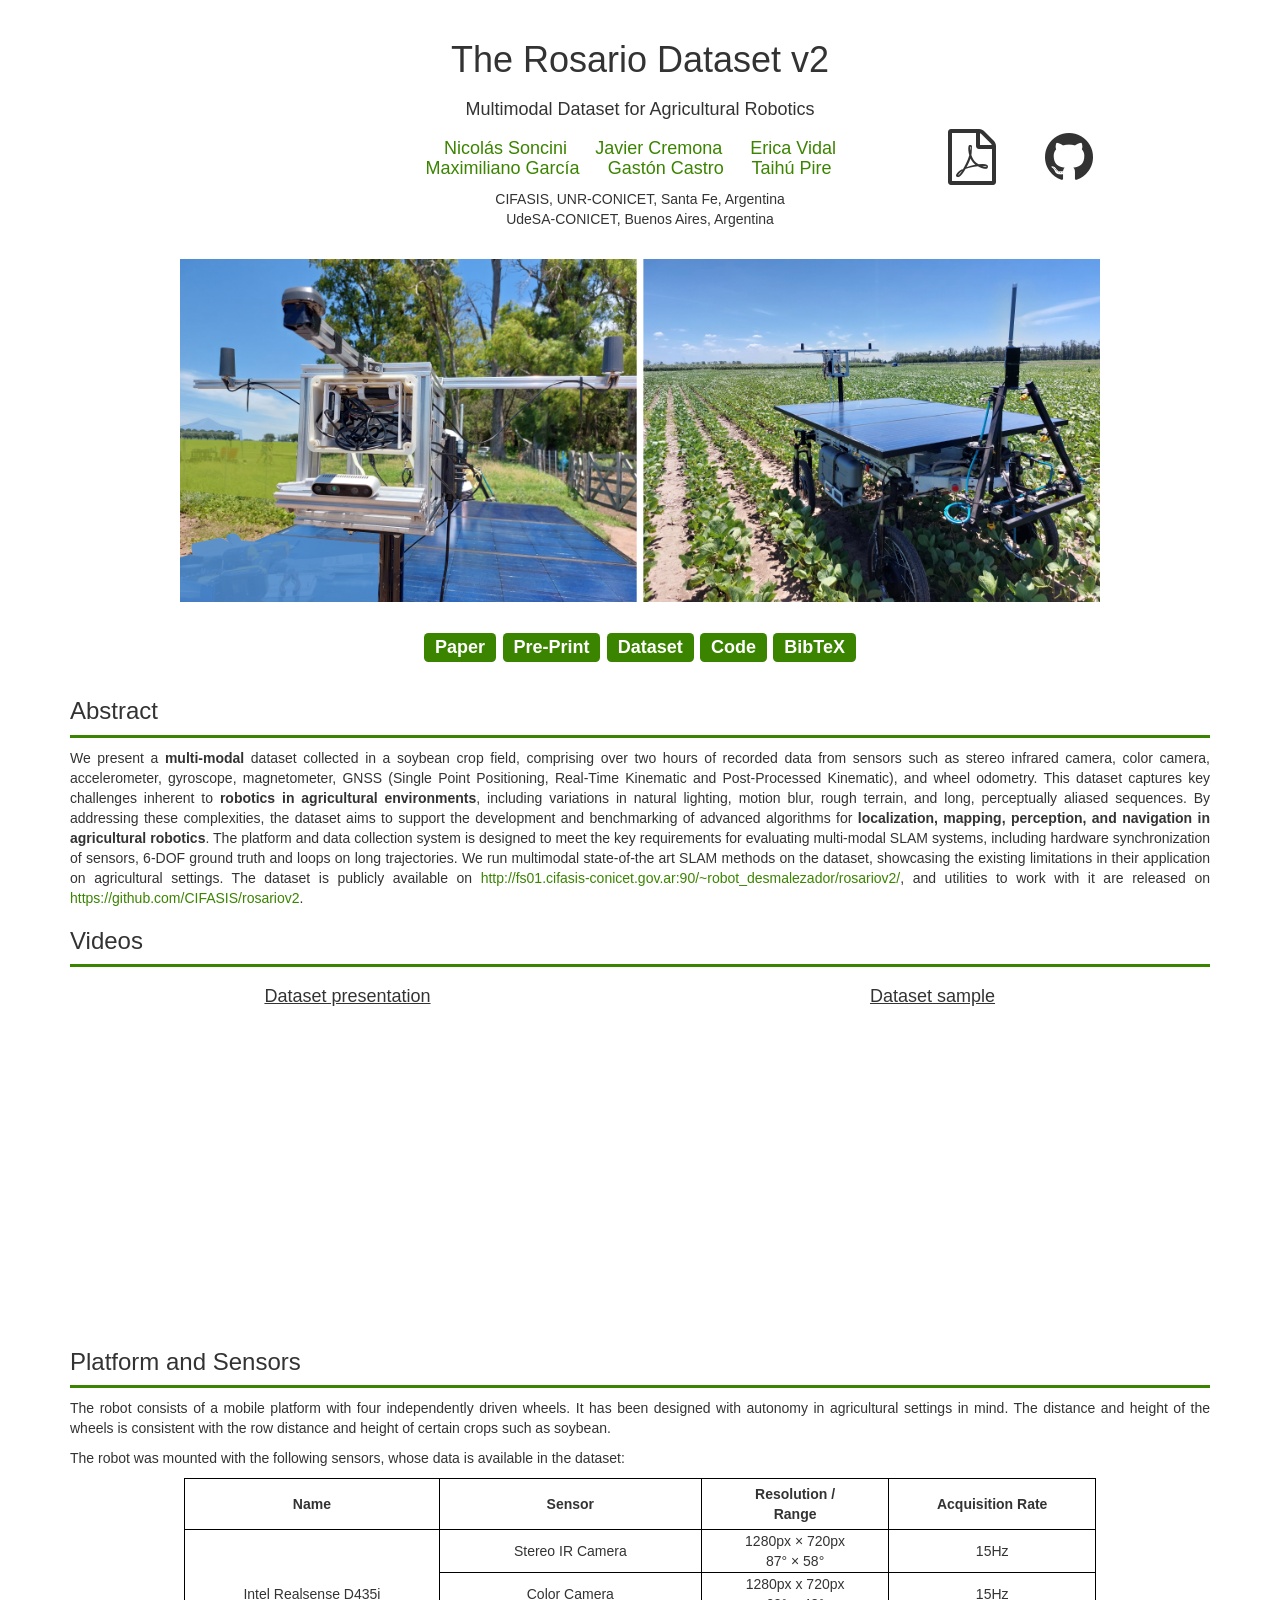
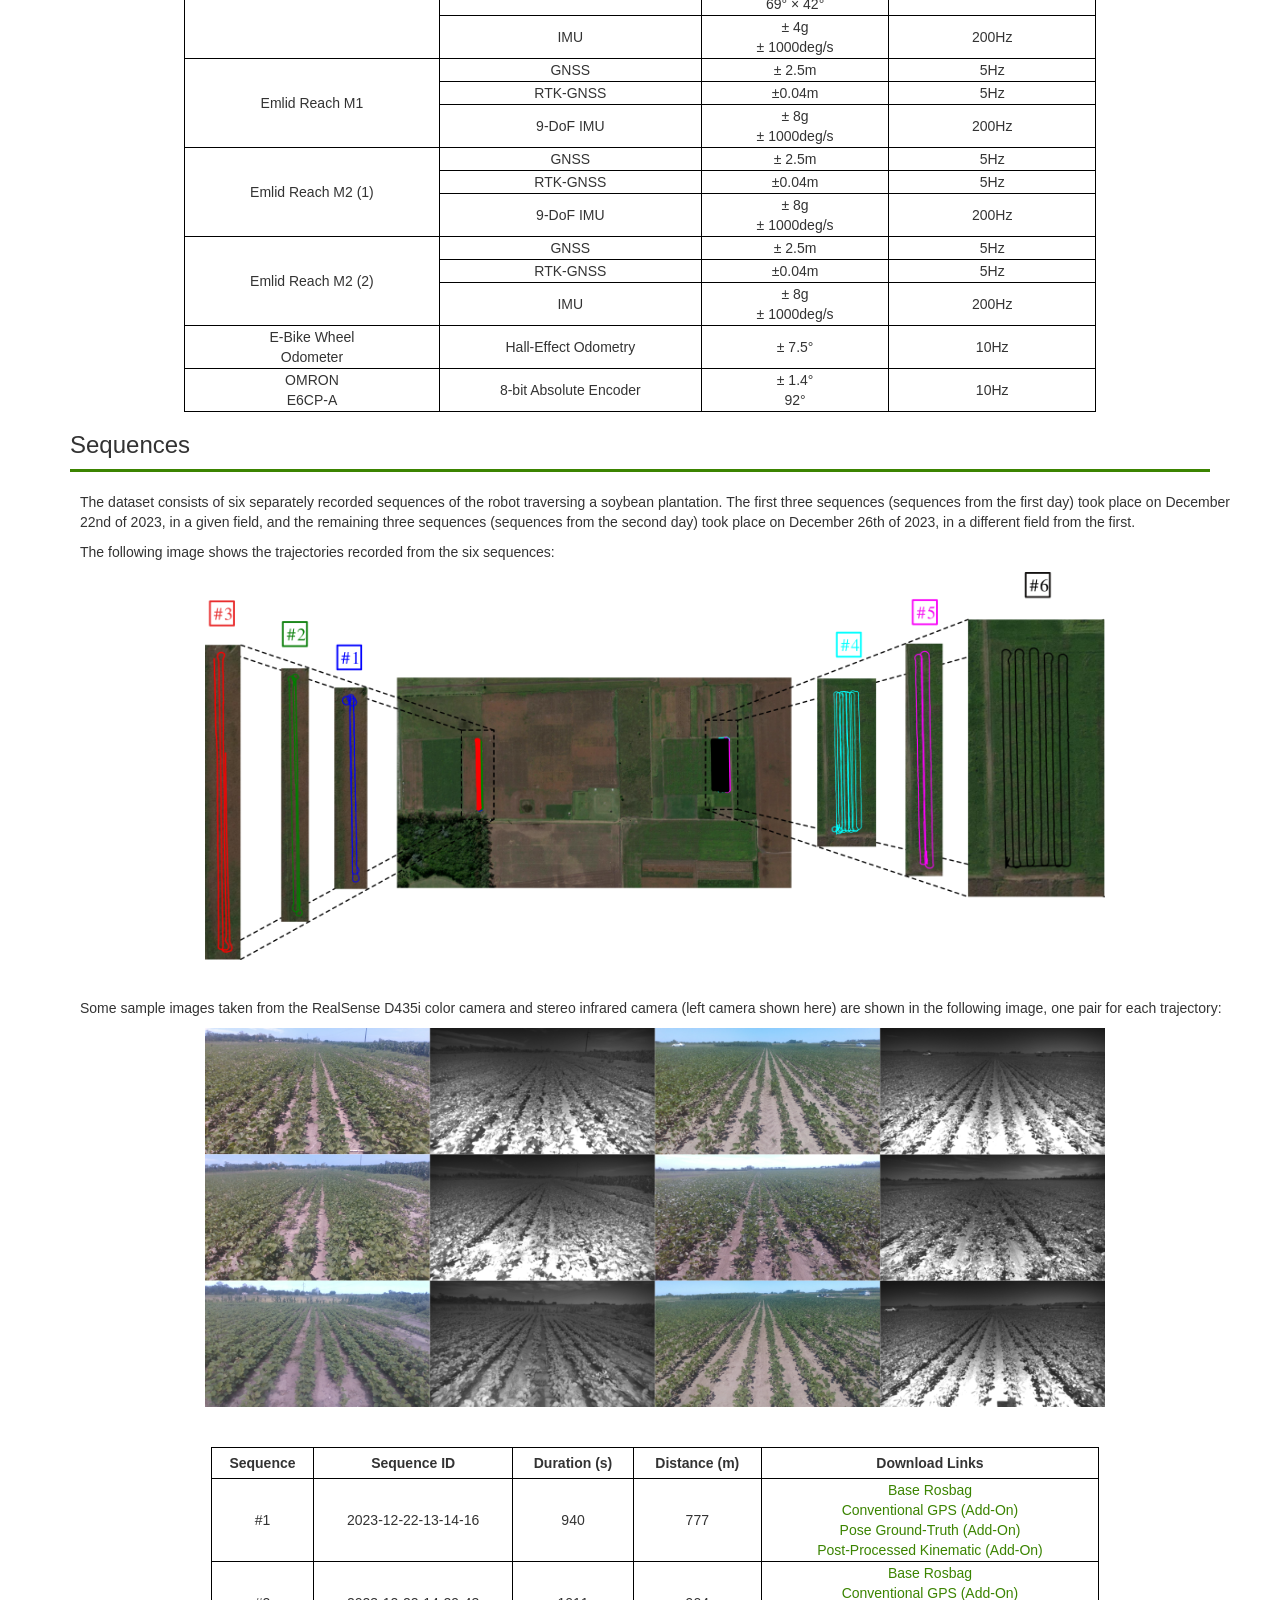
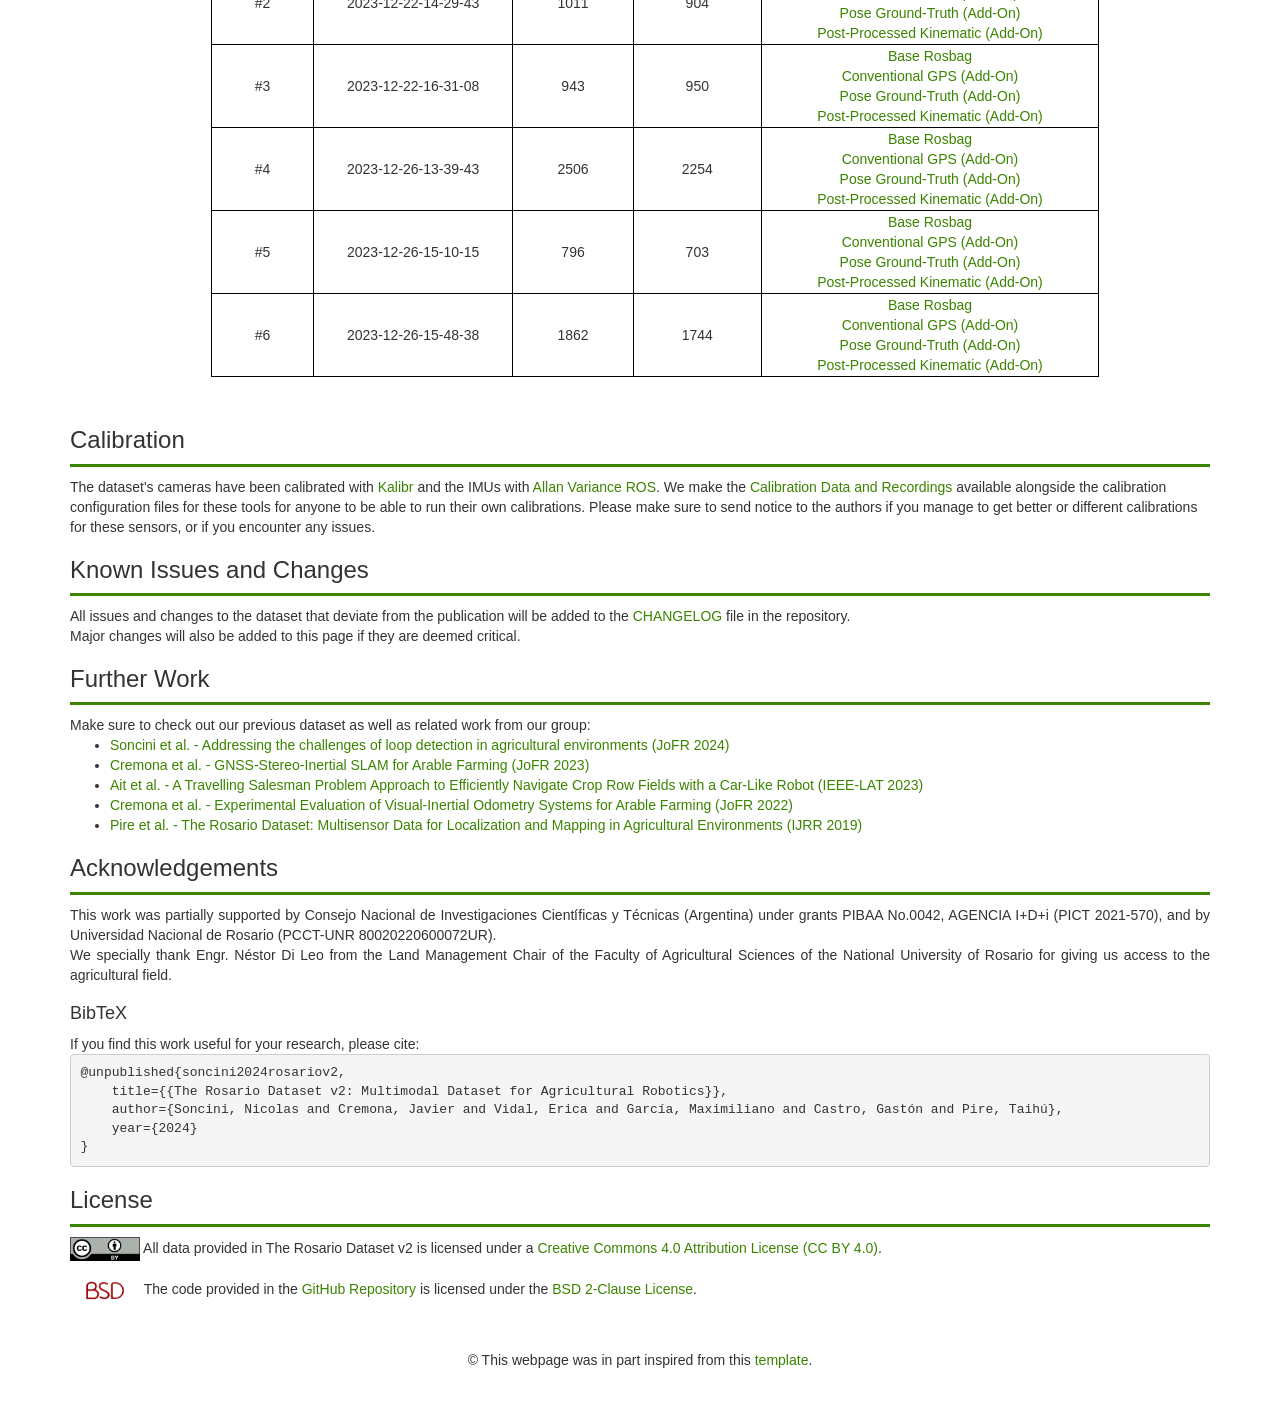
==== www/index.html @ 3dc46ffe "Modify YouTube presentation video embed" ====
<!DOCTYPE html>
<html lang="en">
<head>
  <title>The Rosario Dataset v2</title>
  <meta name="description" content="Project page for The Rosario Dataset v2: Multimodal Dataset for Agricultural Robotics.">
  <meta name="viewport" content="width=device-width, initial-scale=1, user-scalable=yes">
  <meta charset="utf-8">

  <!--First preview-->
  <meta property="og:image" content="resources/thumbnail.png">
  <meta property="og:image:type" content="image/png">
  <meta property="og:image:width" content="600">
  <meta property="og:image:height" content="400">
  <meta property="og:type" content="website"/>
  <meta property="og:url" content="https://cifasis.github.io/rosariov2/"/>
  <meta property="og:title" content="The Rosario Dataset v2"/>
  <meta property="og:description" content="Project page for The Rosario Dataset v2: Multimodal Dataset for Agricultural Robotics."/>

  <!--Twitter preview-->
  <!-- <meta name="twitter:card" content="summary_large_image" />
  <meta name="twitter:title" content="DTI Clustering" />
  <meta name="twitter:description" content="Project page for Deep Transformation-Invariant Clustering."/>
  <meta name="twitter:image" content="https://imagine.enpc.fr/~monniert/DTIClustering/thumbnail_twitter.png"> -->

  <!--Style-->
  <link rel="stylesheet" href="https://maxcdn.bootstrapcdn.com/bootstrap/3.4.1/css/bootstrap.min.css">
  <link rel="stylesheet" href="https://cdnjs.cloudflare.com/ajax/libs/font-awesome/4.7.0/css/font-awesome.min.css">
  <link href="style.css" rel="stylesheet">
  <script src="https://ajax.googleapis.com/ajax/libs/jquery/3.4.1/jquery.min.js"></script>
  <script src="https://maxcdn.bootstrapcdn.com/bootstrap/3.4.1/js/bootstrap.min.js"></script>
</head>
<body>

<div class="container" style="text-align:center; padding:2rem 15px">
  <div class="row" style="text-align:center">
    <h1>The Rosario Dataset v2</h1>
    <h4>Multimodal Dataset for Agricultural Robotics</h4>
  </div>
  <div class="row" style="text-align:center">
    <div class="col-xs-0 col-md-3"></div>
    <div class="col-xs-12 col-md-6">
      <h4>
        <a href="https://www.cifasis-conicet.gov.ar/es/personal/nicolas-soncini"><nobr>Nicolás Soncini</nobr></a> &emsp;
        <a href="https://www.cifasis-conicet.gov.ar/es/personal/javier-cremona"><nobr>Javier Cremona</nobr></a> &emsp;
        <a href="https://www.cifasis-conicet.gov.ar/es/personal/erica-vidal"><nobr>Erica Vidal</nobr></a> <br>
        <a href="https://www.cifasis-conicet.gov.ar/es/personal/maximiliano-garcia"><nobr>Maximiliano García</nobr></a> &emsp;
        <a href="https://ar.linkedin.com/in/gast%25C3%25B3n-castro-1385381b2"><nobr>Gastón Castro</nobr></a> &emsp;
        <a href="https://www.cifasis-conicet.gov.ar/taihu/"><nobr>Taihú Pire</nobr></a> &emsp;
      </h4>
      CIFASIS, UNR-CONICET, Santa Fe, Argentina <br>
      UdeSA-CONICET, Buenos Aires, Argentina
    </div>
    <div class="hidden-xs hidden-sm col-md-1" style="text-align:left; margin-left:0px; margin-right:0px">
      <a href="https://doi.org/10.1177/02783649251368909" style="color:inherit">
        <i class="fa fa-file-pdf-o fa-4x"></i></a> 
    </div>
    <div class="hidden-xs hidden-sm col-md-2" style="text-align:left; margin-left:0px;">
      <a href="https://github.com/CIFASIS/rosariov2" style="color:inherit">
        <i class="fa fa-github fa-4x"></i></a>
    </div>
  </div>
</div>

<div class="container" style="text-align:center; padding:1rem">
  <img src="resources/abstract_image.png" alt="abstract_image" class="text-center" style="width: 80%; max-width: 1100px">
  <h3 style="text-align:center; padding-top:1rem">
    <a class="label label-info" href="https://doi.org/10.1177/02783649251368909">Paper</a>
    <a class="label label-info" href="https://arxiv.org/">Pre-Print</a>
    <a class="label label-info" href="http://fs01.cifasis-conicet.gov.ar:90/~robot_desmalezador/rosariov2/">Dataset</a>
    <a class="label label-info" href="https://github.com/CIFASIS/rosariov2">Code</a>
    <!-- <a class="label label-info" href="https://www.youtube.com/embed/">Video</a> -->
    <a class="label label-info" href="resources/ref.bib">BibTeX</a>
  </h3>
</div>

<div class="container">
  <h3>Abstract</h3>
  <hr/>
  <p>
    We present a <b>multi-modal</b> dataset collected in a soybean crop field, comprising over two hours of recorded data from
    sensors such as stereo infrared camera, color camera, accelerometer, gyroscope, magnetometer, GNSS (Single Point
    Positioning, Real-Time Kinematic and Post-Processed Kinematic), and wheel odometry. This dataset captures key
    challenges inherent to <b>robotics in agricultural environments</b>, including variations in natural lighting, motion blur, rough
    terrain, and long, perceptually aliased sequences. By addressing these complexities, the dataset aims to support
    the development and benchmarking of advanced algorithms for <b>localization, mapping, perception, and navigation in
    agricultural robotics</b>. The platform and data collection system is designed to meet the key requirements for evaluating
    multi-modal SLAM systems, including hardware synchronization of sensors, 6-DOF ground truth and loops on long
    trajectories.
    We run multimodal state-of-the art SLAM methods on the dataset, showcasing the existing limitations in their application
    on agricultural settings. The dataset is publicly available on 
    <a href="http://fs01.cifasis-conicet.gov.ar:90/~robot_desmalezador/rosariov2/">http://fs01.cifasis-conicet.gov.ar:90/~robot_desmalezador/rosariov2/</a>,
    and utilities to work with it are released on <a href="https://github.com/CIFASIS/rosariov2">https://github.com/CIFASIS/rosariov2</a>.
  </p>

  <h3>Videos</h3>
  <hr/>
  <div class="row" style="text-align:center">
    <div class="col-xs-6 text-center">
      <h4><u>Dataset presentation</u></h4>
      <div class="embed-responsive embed-responsive-16by9" style="text-align:center">
        <iframe class="embed-responsive-item text-center" src="https://www.youtube.com/embed/OvDCJ9pH0QM?si=AhP9-ILV3GXEt-yt" frameborder="0"
          allow="accelerometer; autoplay; encrypted-media; gyroscope; picture-in-picture"
          style="width:100%; clip-path:inset(1px 1px);" allowfullscreen></iframe>
      </div>
    </div>

    <div class="col-xs-6 text-center">
      <h4><u>Dataset sample</u></h4>
      <div class="embed-responsive embed-responsive-16by9" style="text-align:center">
        <iframe class="embed-responsive-item text-center" src="https://www.youtube.com/embed/" frameborder="0"
          allow="accelerometer; autoplay; encrypted-media; gyroscope; picture-in-picture"
          style="width:100%; clip-path:inset(1px 1px);" allowfullscreen></iframe>
      </div>
    </div>
  </div>


  <h3>Platform and Sensors</h3>
  <hr/>
  <p>
    The robot consists of a mobile platform with four independently driven wheels.
    It has been designed with autonomy in agricultural settings in mind.
    The distance and height of the wheels is consistent with the row distance and height of certain crops such as soybean.
  </p>
  <p>
    The robot was mounted with the following sensors, whose data is available in the dataset:
  </p>
  <style type="text/css">
    .tg  {border-collapse:collapse;border-spacing:0;margin:0px auto;}
    .tg td{border-bottom-width:1px;border-color:black;border-style:solid;border-top-width:1px;border-width:1px;
      font-family:Arial, sans-serif;font-size:14px;overflow:hidden;padding:1px 1px;word-break:normal;}
    .tg th{border-bottom-width:1px;border-color:black;border-style:solid;border-top-width:1px;border-width:1px;
      font-family:Arial, sans-serif;font-size:14px;font-weight:normal;overflow:hidden;padding:5px 1px;word-break:normal;}
    .tg .tg-18eh{border-color:#000000;font-weight:bold;text-align:center;vertical-align:middle}
    .tg .tg-xwyw{border-color:#000000;text-align:center;vertical-align:middle}
  </style>
  <table class="tg">
    <thead>
      <tr>
        <th class="tg-18eh">Name<br></th>
        <th class="tg-18eh">Sensor</th>
        <th class="tg-18eh">Resolution /<br>Range<br></th>
        <th class="tg-18eh">Acquisition Rate</th>
      </tr>
    </thead>
    <tbody>
      <tr>
        <td class="tg-xwyw" rowspan="3">Intel Realsense D435i</td>
        <td class="tg-xwyw">Stereo IR Camera</td>
        <td class="tg-xwyw">1280px × 720px<br>87° × 58°</td>
        <td class="tg-xwyw">15Hz</td>
      </tr>
      <tr>
        <td class="tg-xwyw">Color Camera</td>
        <td class="tg-xwyw">1280px x 720px<br>69° × 42°</td>
        <td class="tg-xwyw">15Hz</td>
      </tr>
      <tr>
        <td class="tg-xwyw">IMU<br></td>
        <td class="tg-xwyw">± 4g<br>± 1000deg/s</td>
        <td class="tg-xwyw">200Hz</td>
      </tr>
      <tr>
        <td class="tg-xwyw" rowspan="3">Emlid Reach M1</td>
        <td class="tg-xwyw">GNSS</td>
        <td class="tg-xwyw">± 2.5m</td>
        <td class="tg-xwyw">5Hz</td>
      </tr>
      <tr>
        <td class="tg-xwyw">RTK-GNSS</td>
        <td class="tg-xwyw">±0.04m</td>
        <td class="tg-xwyw">5Hz</td>
      </tr>
      <tr>
        <td class="tg-xwyw">9-DoF IMU</td>
        <td class="tg-xwyw">± 8g<br>± 1000deg/s</td>
        <td class="tg-xwyw">200Hz</td>
      </tr>
      <tr>
        <td class="tg-xwyw" rowspan="3">Emlid Reach M2 (1)</td>
        <td class="tg-xwyw">GNSS</td>
        <td class="tg-xwyw">± 2.5m</td>
        <td class="tg-xwyw">5Hz</td>
      </tr>
      <tr>
        <td class="tg-xwyw">RTK-GNSS</td>
        <td class="tg-xwyw">±0.04m</td>
        <td class="tg-xwyw">5Hz</td>
      </tr>
      <tr>
        <td class="tg-xwyw">9-DoF IMU</td>
        <td class="tg-xwyw">± 8g<br>± 1000deg/s</td>
        <td class="tg-xwyw">200Hz</td>
      </tr>
      <tr>
        <td class="tg-xwyw" rowspan="3">Emlid Reach M2 (2)</td>
        <td class="tg-xwyw">GNSS</td>
        <td class="tg-xwyw">± 2.5m</td>
        <td class="tg-xwyw">5Hz</td>
      </tr>
      <tr>
        <td class="tg-xwyw">RTK-GNSS</td>
        <td class="tg-xwyw">±0.04m</td>
        <td class="tg-xwyw">5Hz</td>
      </tr>
      <tr>
        <td class="tg-xwyw">IMU</td>
        <td class="tg-xwyw">± 8g<br>± 1000deg/s</td>
        <td class="tg-xwyw">200Hz</td>
      </tr>
      <tr>
        <td class="tg-xwyw">E-Bike Wheel<br>Odometer</td>
        <td class="tg-xwyw">Hall-Effect Odometry</td>
        <td class="tg-xwyw">± 7.5°<br></td>
        <td class="tg-xwyw">10Hz</td>
      </tr>
      <tr>
        <td class="tg-xwyw">OMRON<br>E6CP-A</td>
        <td class="tg-xwyw">8-bit Absolute Encoder</td>
        <td class="tg-xwyw">± 1.4°<br> 92°</td>
        <td class="tg-xwyw">10Hz</td>
      </tr>
    </tbody>
  </table>


  <h3>Sequences</h3>
  <hr/>
  <div class="container" style="text-align:center; padding:1rem">
    <p>
        The dataset consists of six separately recorded sequences of the robot traversing a soybean plantation.
        The first three sequences (sequences from the first day) took place on December 22nd of 2023, in a given field,
        and the remaining three sequences (sequences from the second day) took place on December 26th of 2023, in a
        different field from the first.
    </p>
    <p>
        The following image shows the trajectories recorded from the six sequences:
    </p>
    <img src="resources/map_and_trajectories.png" alt="map_and_trajectories" class="text-center" style="width: 100%; max-width: 900px; margin-bottom: 1cm">
    <p>
        Some sample images taken from the RealSense D435i color camera and stereo infrared camera (left camera shown here)
        are shown in the following image, one pair for each trajectory:
    </p>
    <img src="resources/camera_samples.png" alt="camera_samples" class="text-center" style="width: 100%; max-width: 900px">

    <br/>
  </div>

  <div class="container" style="text-align:center; padding:3rem">
    <table class="tg">
      <thead>
        <tr>
          <th class="tg-18eh">Sequence</th>
          <th class="tg-18eh">Sequence ID</th>
          <th class="tg-18eh">Duration (s)</th>
          <th class="tg-18eh">Distance (m)</th>
          <th class="tg-18eh">Download Links</th>
        </tr>
      </thead>
      <tbody>
        <tr>
          <td class="tg-c3ow">#1</td>
          <td class="tg-c3ow">2023-12-22-13-14-16</td>
          <td class="tg-c3ow">940</td>
          <td class="tg-c3ow">777</td>
          <td class="tg-c3ow">
            <a href="http://fs01.cifasis-conicet.gov.ar:90/~robot_desmalezador/rosariov2/sequences/2023-12-22-13-14-16.compressed.bag">Base Rosbag</a><br>
            <a href="http://fs01.cifasis-conicet.gov.ar:90/~robot_desmalezador/rosariov2/sequences/2023-12-22-13-14-16_conventional_gnss.bag">Conventional GPS (Add-On)</a><br>
            <a href="http://fs01.cifasis-conicet.gov.ar:90/~robot_desmalezador/rosariov2/sequences/2023-12-22-13-14-16_pgt.bag">Pose Ground-Truth (Add-On)</a><br>
            <a href="http://fs01.cifasis-conicet.gov.ar:90/~robot_desmalezador/rosariov2/sequences/2023-12-22-13-14-16_ppk_gnss.bag">Post-Processed Kinematic (Add-On)</a>
          </td>
        </tr>
        <tr>
          <td class="tg-c3ow">#2</td>
          <td class="tg-c3ow">2023-12-22-14-29-43</td>
          <td class="tg-c3ow">1011</td>
          <td class="tg-c3ow">904</td>
          <td class="tg-c3ow">
            <a href="http://fs01.cifasis-conicet.gov.ar:90/~robot_desmalezador/rosariov2/sequences/2023-12-22-14-29-43.compressed.bag">Base Rosbag</a><br>
            <a href="http://fs01.cifasis-conicet.gov.ar:90/~robot_desmalezador/rosariov2/sequences/2023-12-22-14-29-43_conventional_gnss.bag">Conventional GPS (Add-On)</a><br>
            <a href="http://fs01.cifasis-conicet.gov.ar:90/~robot_desmalezador/rosariov2/sequences/2023-12-22-14-29-43_pgt.bag">Pose Ground-Truth (Add-On)</a><br>
            <a href="http://fs01.cifasis-conicet.gov.ar:90/~robot_desmalezador/rosariov2/sequences/2023-12-22-14-29-43_ppk_gnss.bag">Post-Processed Kinematic (Add-On)</a>
          </td>
        </tr>
        <tr>
          <td class="tg-c3ow">#3</td>
          <td class="tg-c3ow">2023-12-22-16-31-08</td>
          <td class="tg-c3ow">943</td>
          <td class="tg-c3ow">950</td>
          <td class="tg-c3ow">
            <a href="http://fs01.cifasis-conicet.gov.ar:90/~robot_desmalezador/rosariov2/sequences/2023-12-22-16-31-08.compressed.bag">Base Rosbag</a><br>
            <a href="http://fs01.cifasis-conicet.gov.ar:90/~robot_desmalezador/rosariov2/sequences/2023-12-22-16-31-08_conventional_gnss.bag">Conventional GPS (Add-On)</a><br>
            <a href="http://fs01.cifasis-conicet.gov.ar:90/~robot_desmalezador/rosariov2/sequences/2023-12-22-16-31-08_pgt.bag">Pose Ground-Truth (Add-On)</a><br>
            <a href="http://fs01.cifasis-conicet.gov.ar:90/~robot_desmalezador/rosariov2/sequences/2023-12-22-16-31-08_ppk_gnss.bag">Post-Processed Kinematic (Add-On)</a>
          </td>
        </tr>
        <tr>
          <td class="tg-c3ow">#4</td>
          <td class="tg-c3ow">2023-12-26-13-39-43</td>
          <td class="tg-c3ow">2506</td>
          <td class="tg-c3ow">2254</td>
          <td class="tg-c3ow">
            <a href="http://fs01.cifasis-conicet.gov.ar:90/~robot_desmalezador/rosariov2/sequences/2023-12-26-13-39-43.compressed.bag">Base Rosbag</a><br>
            <a href="http://fs01.cifasis-conicet.gov.ar:90/~robot_desmalezador/rosariov2/sequences/2023-12-26-13-39-43_conventional_gnss.bag">Conventional GPS (Add-On)</a><br>
            <a href="http://fs01.cifasis-conicet.gov.ar:90/~robot_desmalezador/rosariov2/sequences/2023-12-26-13-39-43_pgt.bag">Pose Ground-Truth (Add-On)</a><br>
            <a href="http://fs01.cifasis-conicet.gov.ar:90/~robot_desmalezador/rosariov2/sequences/2023-12-26-13-39-43_ppk_gnss.bag">Post-Processed Kinematic (Add-On)</a>
          </td>
        </tr>
        <tr>
          <td class="tg-c3ow">#5</td>
          <td class="tg-c3ow">2023-12-26-15-10-15</td>
          <td class="tg-c3ow">796</td>
          <td class="tg-c3ow">703</td>
          <td class="tg-c3ow">
            <a href="http://fs01.cifasis-conicet.gov.ar:90/~robot_desmalezador/rosariov2/sequences/2023-12-26-15-10-15.compressed.bag">Base Rosbag</a><br>
            <a href="http://fs01.cifasis-conicet.gov.ar:90/~robot_desmalezador/rosariov2/sequences/2023-12-26-15-10-15_conventional_gnss.bag">Conventional GPS (Add-On)</a><br>
            <a href="http://fs01.cifasis-conicet.gov.ar:90/~robot_desmalezador/rosariov2/sequences/2023-12-26-15-10-15_pgt.bag">Pose Ground-Truth (Add-On)</a><br>
            <a href="http://fs01.cifasis-conicet.gov.ar:90/~robot_desmalezador/rosariov2/sequences/2023-12-26-15-10-15_ppk_gnss.bag">Post-Processed Kinematic (Add-On)</a>
          </td>
        </tr>
        <tr>
          <td class="tg-c3ow">#6</td>
          <td class="tg-c3ow">2023-12-26-15-48-38</td>
          <td class="tg-c3ow">1862</td>
          <td class="tg-c3ow">1744</td>
          <td class="tg-c3ow">
            <a href="http://fs01.cifasis-conicet.gov.ar:90/~robot_desmalezador/rosariov2/sequences/2023-12-26-15-48-38.compressed.bag">Base Rosbag</a><br>
            <a href="http://fs01.cifasis-conicet.gov.ar:90/~robot_desmalezador/rosariov2/sequences/2023-12-26-15-48-38_conventional_gnss.bag">Conventional GPS (Add-On)</a><br>
            <a href="http://fs01.cifasis-conicet.gov.ar:90/~robot_desmalezador/rosariov2/sequences/2023-12-26-15-48-38_pgt.bag">Pose Ground-Truth (Add-On)</a><br>
            <a href="http://fs01.cifasis-conicet.gov.ar:90/~robot_desmalezador/rosariov2/sequences/2023-12-26-15-48-38_ppk_gnss.bag">Post-Processed Kinematic (Add-On)</a>
          </td>
        </tr>
      </tbody>
    </table>
  </div>



  <h3>Calibration</h3>
  <hr/>
  The dataset's cameras have been calibrated with <a href="https://github.com/ethz-asl/kalibr">Kalibr</a> and the IMUs with <a href="https://github.com/ori-drs/allan_variance_ros">Allan Variance ROS</a>.
  We make the <a href="http://fs01.cifasis-conicet.gov.ar:90/~robot_desmalezador/rosariov2/calibration/">Calibration Data and Recordings</a> available alongside the calibration configuration files for these tools for anyone to be able to run their own calibrations.
  Please make sure to send notice to the authors if you manage to get better or different calibrations for these sensors, or if you encounter any issues.


  <h3>Known Issues and Changes</h3>
  <hr/>
  All issues and changes to the dataset that deviate from the publication will be added to the 
  <a href="https://github.com/CIFASIS/rosariov2/blob/main/CHANGELOG.md">CHANGELOG</a> 
  file in the repository.<br/>
  Major changes will also be added to this page if they are deemed critical.


  <h3>Further Work</h3>
  <hr/>
  Make sure to check out our previous dataset as well as related work from our group:
  <ul>
    <li>
        <a href="https://arxiv.org/abs/2408.15761">Soncini et al. - Addressing the challenges of loop detection in 
            agricultural environments (JoFR 2024)</a>
    </li>
    <li>
        <a href="https://arxiv.org/abs/2307.12836">Cremona et al. - GNSS-Stereo-Inertial SLAM for Arable Farming
            (JoFR 2023)</a>
    </li>
    <li>
        <a href="https://ieeexplore.ieee.org/document/10130836">Ait et al. - A Travelling Salesman Problem Approach to Efficiently
             Navigate Crop Row Fields with a Car-Like Robot (IEEE-LAT 2023)</a>
    </li>
    <li>
        <a href="https://arxiv.org/abs/1908.04725">Cremona et al. - Experimental Evaluation of Visual-Inertial Odometry
            Systems for Arable Farming (JoFR 2022)</a>
    </li>
    <li>
        <a href="https://arxiv.org/abs/1809.06413">Pire et al. - The Rosario Dataset: Multisensor Data for Localization 
            and Mapping in Agricultural Environments (IJRR 2019)</a>
      </li>
  </ul>


  <h3>Acknowledgements</h3>
  <hr/>
  <p>
    This work was partially supported by Consejo Nacional de Investigaciones Cientı́ficas y Técnicas (Argentina) under
    grants PIBAA No.0042, AGENCIA I+D+i (PICT 2021-570), and by Universidad Nacional de Rosario 
    (PCCT-UNR 80020220600072UR).
    <br/>
    We specially thank Engr. Néstor Di Leo from the Land Management Chair of the Faculty of Agricultural Sciences of the
     National University of Rosario for giving us access to the agricultural field.
  </p>
  <h4 style="padding-top:0.5em">BibTeX</h4>
    If you find this work useful for your research, please cite:
    <div class="card">
      <div class="card-block">
        <pre class="card-text clickselect">
@unpublished{soncini2024rosariov2,
    title={{The Rosario Dataset v2: Multimodal Dataset for Agricultural Robotics}},
    author={Soncini, Nicolas and Cremona, Javier and Vidal, Erica and García, Maximiliano and Castro, Gastón and Pire, Taihú},
    year={2024}
}</pre>
      </div>
    </div>


  <h3>License</h3>
  <hr/>
  <p>
    <img src="resources/cc-by-icon.png" alt="CC-BY 4.0 icon" width="70"/>
    All data provided in The Rosario Dataset v2 is licensed under a <a href="http://fs01.cifasis-conicet.gov.ar:90/~robot_desmalezador/rosariov2/LICENSE">Creative Commons 4.0 Attribution License (CC BY 4.0)</a>.
  </p>
  <p>
    <img src="resources/bsd-2-clause.png" alt="BSD 2-Clause icon" width="70"/>
    The code provided in the <a href="https://github.com/CIFASIS/rosariov2">GitHub Repository</a> is licensed under the <a href="https://github.com/CIFASIS/rosariov2/blob/main/LICENSE">BSD 2-Clause License</a>.
  </p>
</div>

<div class="container" style="padding-top:3rem; padding-bottom:3rem">
  <p style="text-align:center">
  &#169; This webpage was in part inspired from this
  <a href="https://github.com/monniert/project-webpage">template</a>.
  </p>
</div>

</body>
</html>
---- www/style.css ----
h1 {
  margin-bottom: 2rem;
}

a {
  color: #3b8400;
}

a:hover {
  color: #224b01;
  text-decoration: none;
}

hr {
  margin-top: 1rem;
  margin-bottom: 1rem;
  border: 0;
  border-top: 3px solid #3b8400;
}

p {
  text-align: justify;
}

td {
  font-size: 5px;
  padding: 2px;
  text-align: center;
}

table {
  border-collapse: collapse;
  margin-bottom: 1.3em;
  width:80%;
}

.current_tab{font-weight: bold;}

.subdued_text{
  color: #999999;
  margin: 0px 1em 1em 0px;
}

.blank{
  height: 2em;
  clear: both;
}

.label-info {
  background-color: #3b8400;
}

.label-info[href]:hover {
  background-color: #224b01;
}
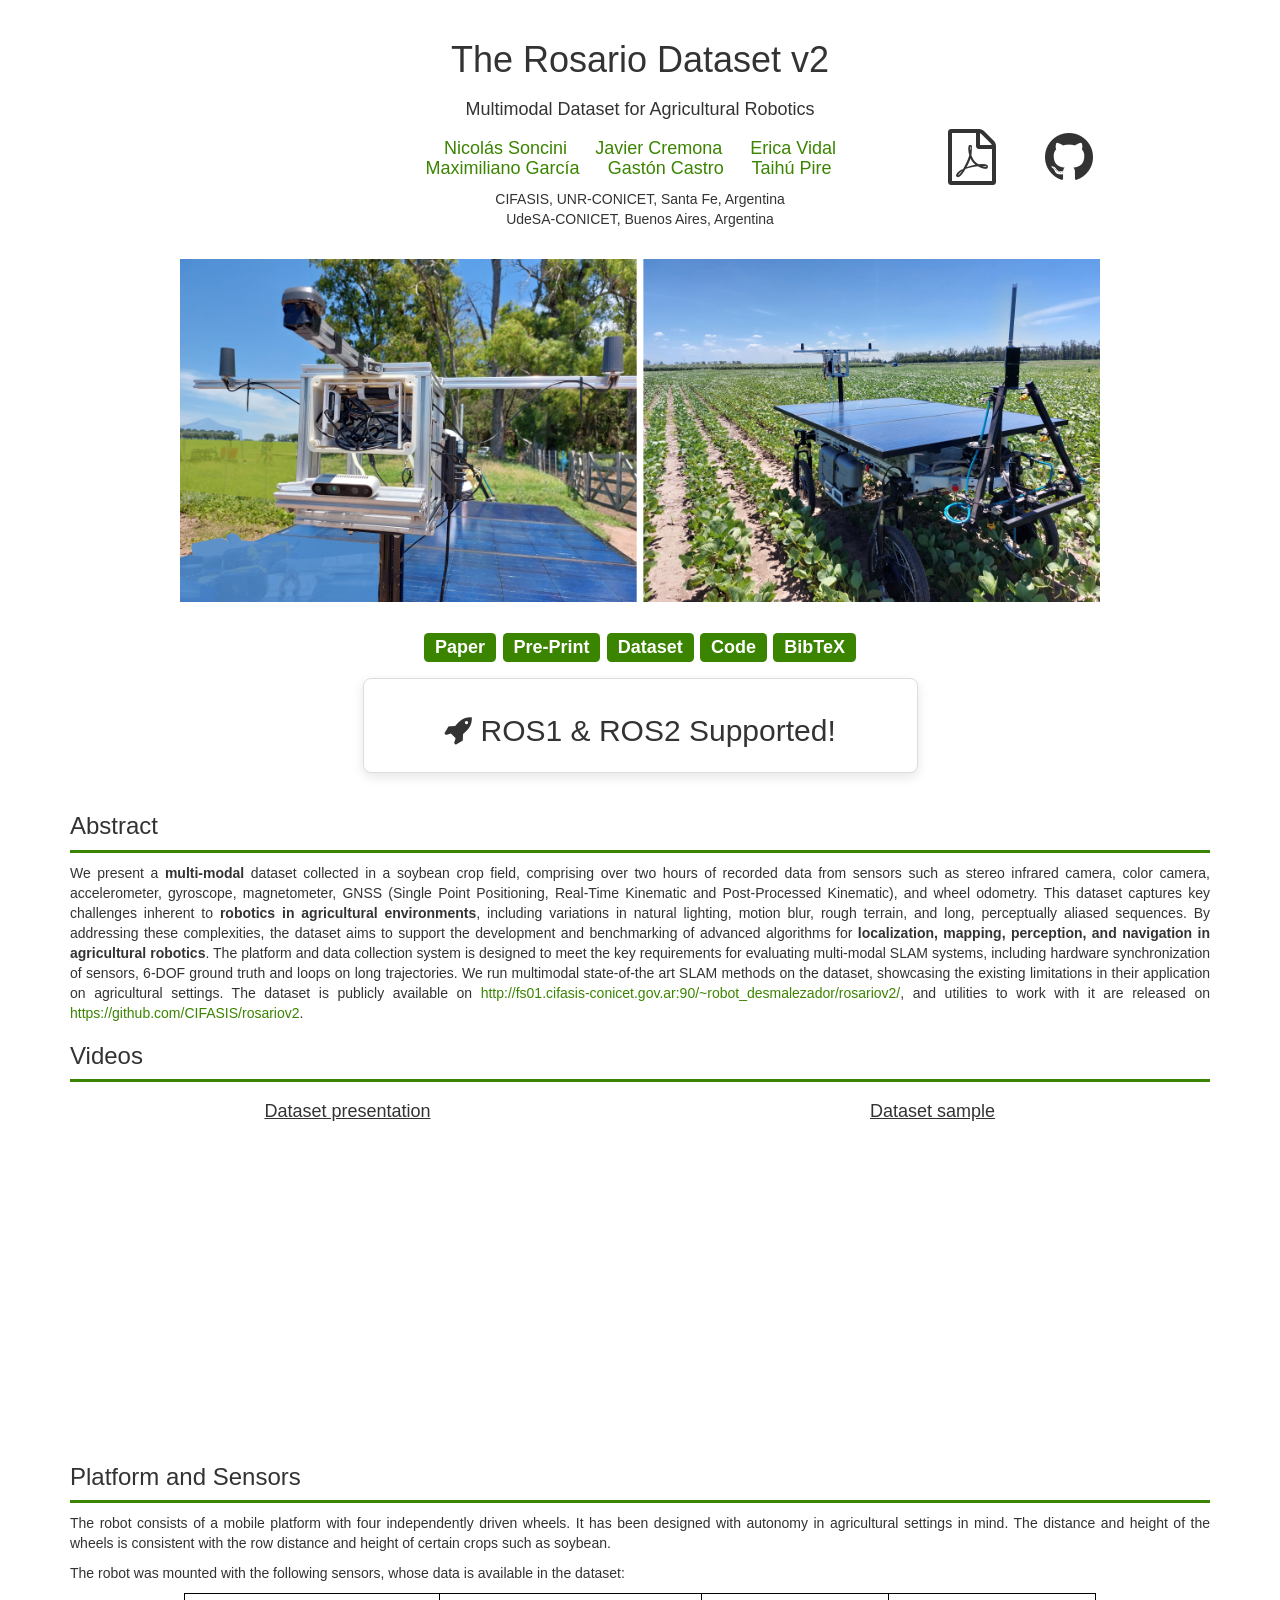
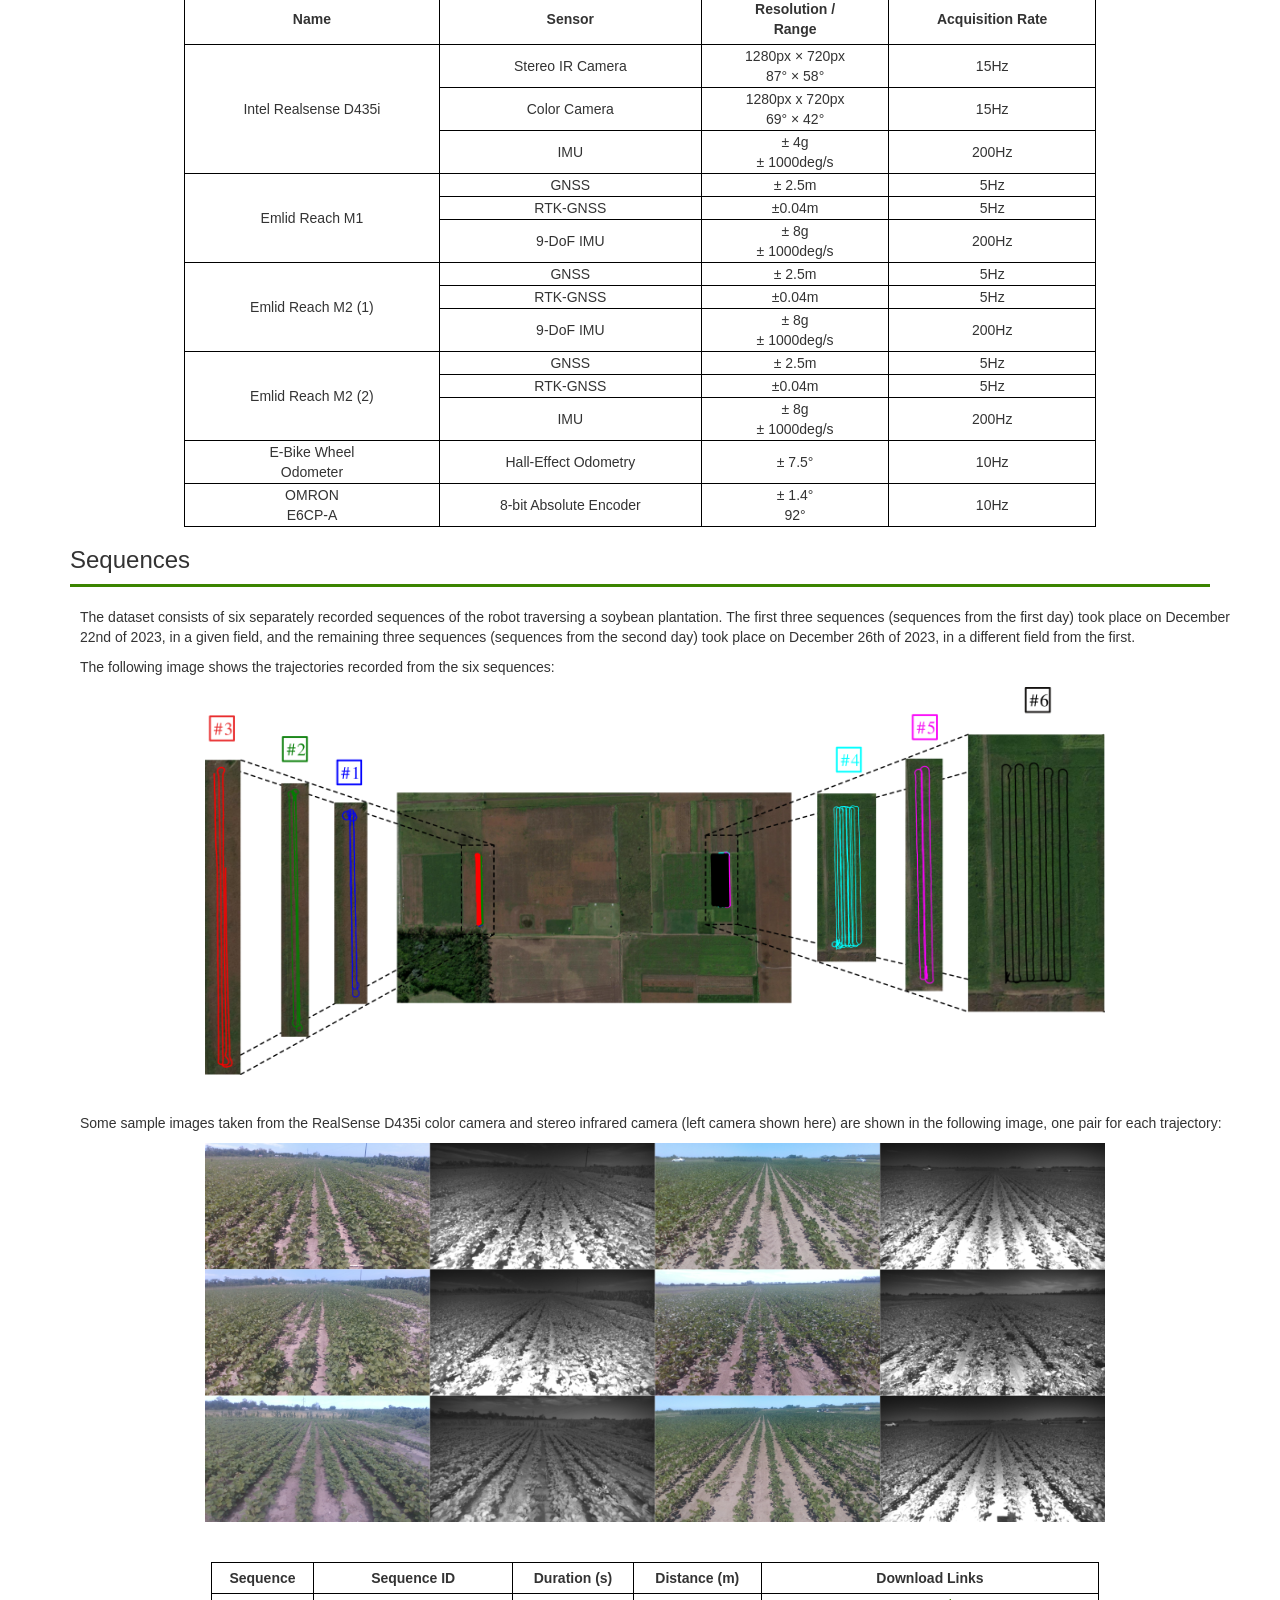
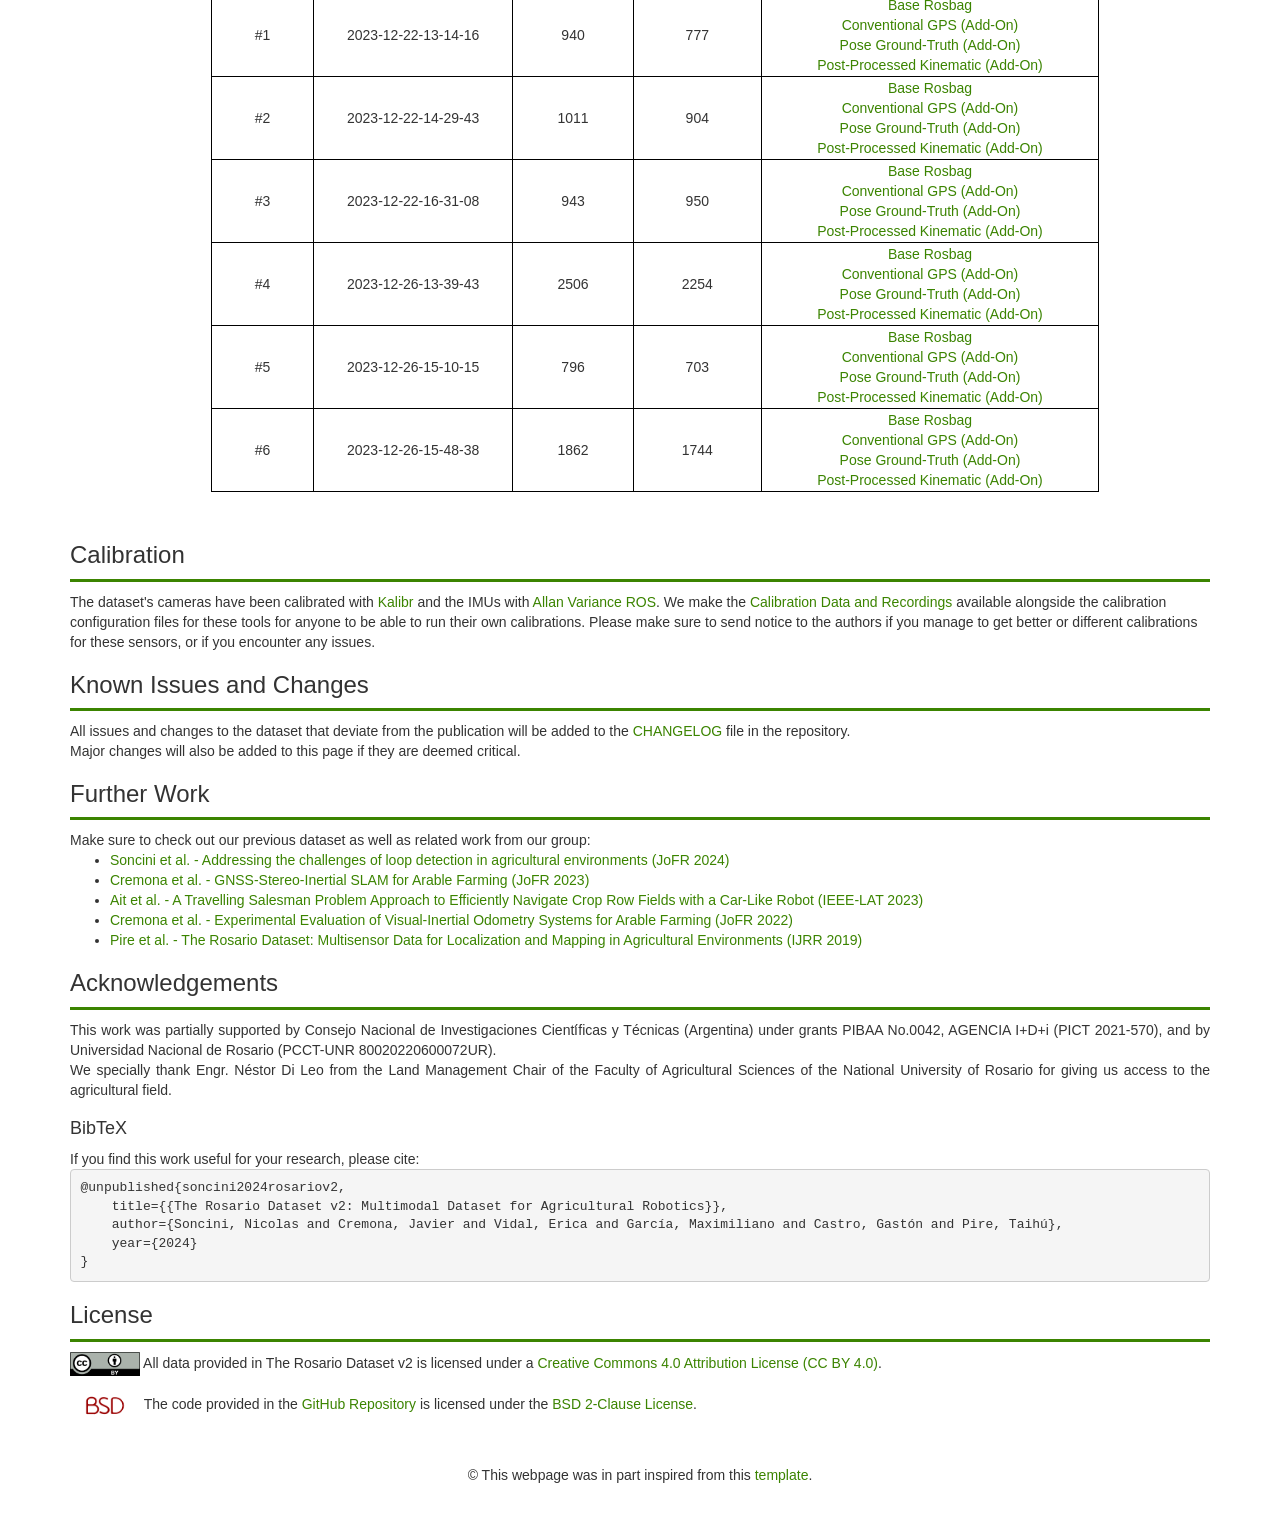
==== commit c797b1fa: "Add ROS2 conversion steps and relevant file" ====
--- a/www/index.html
+++ b/www/index.html
@@ -65,13 +65,26 @@
   <img src="resources/abstract_image.png" alt="abstract_image" class="text-center" style="width: 80%; max-width: 1100px">
   <h3 style="text-align:center; padding-top:1rem">
     <a class="label label-info" href="https://doi.org/10.1177/02783649251368909">Paper</a>
-    <a class="label label-info" href="https://arxiv.org/">Pre-Print</a>
+    <a class="label label-info" href="https://arxiv.org/abs/2508.21635">Pre-Print</a>
     <a class="label label-info" href="http://fs01.cifasis-conicet.gov.ar:90/~robot_desmalezador/rosariov2/">Dataset</a>
     <a class="label label-info" href="https://github.com/CIFASIS/rosariov2">Code</a>
     <!-- <a class="label label-info" href="https://www.youtube.com/embed/">Video</a> -->
     <a class="label label-info" href="resources/ref.bib">BibTeX</a>
   </h3>
 </div>
+
+<div class="container">
+    <div class="row">
+        <div class="col-md-6 col-md-offset-3">
+            <div class="panel panel-default text-center" style="border-radius: 8px; box-shadow: 0 4px 12px rgba(0, 0, 0, 0.1);">
+                <div class="panel-body">
+                    <h2><i class="fa fa-rocket"></i> ROS1 & ROS2 Supported!</h2>
+                </div>
+            </div>
+        </div>
+    </div>
+</div>
+    
 
 <div class="container">
   <h3>Abstract</h3>
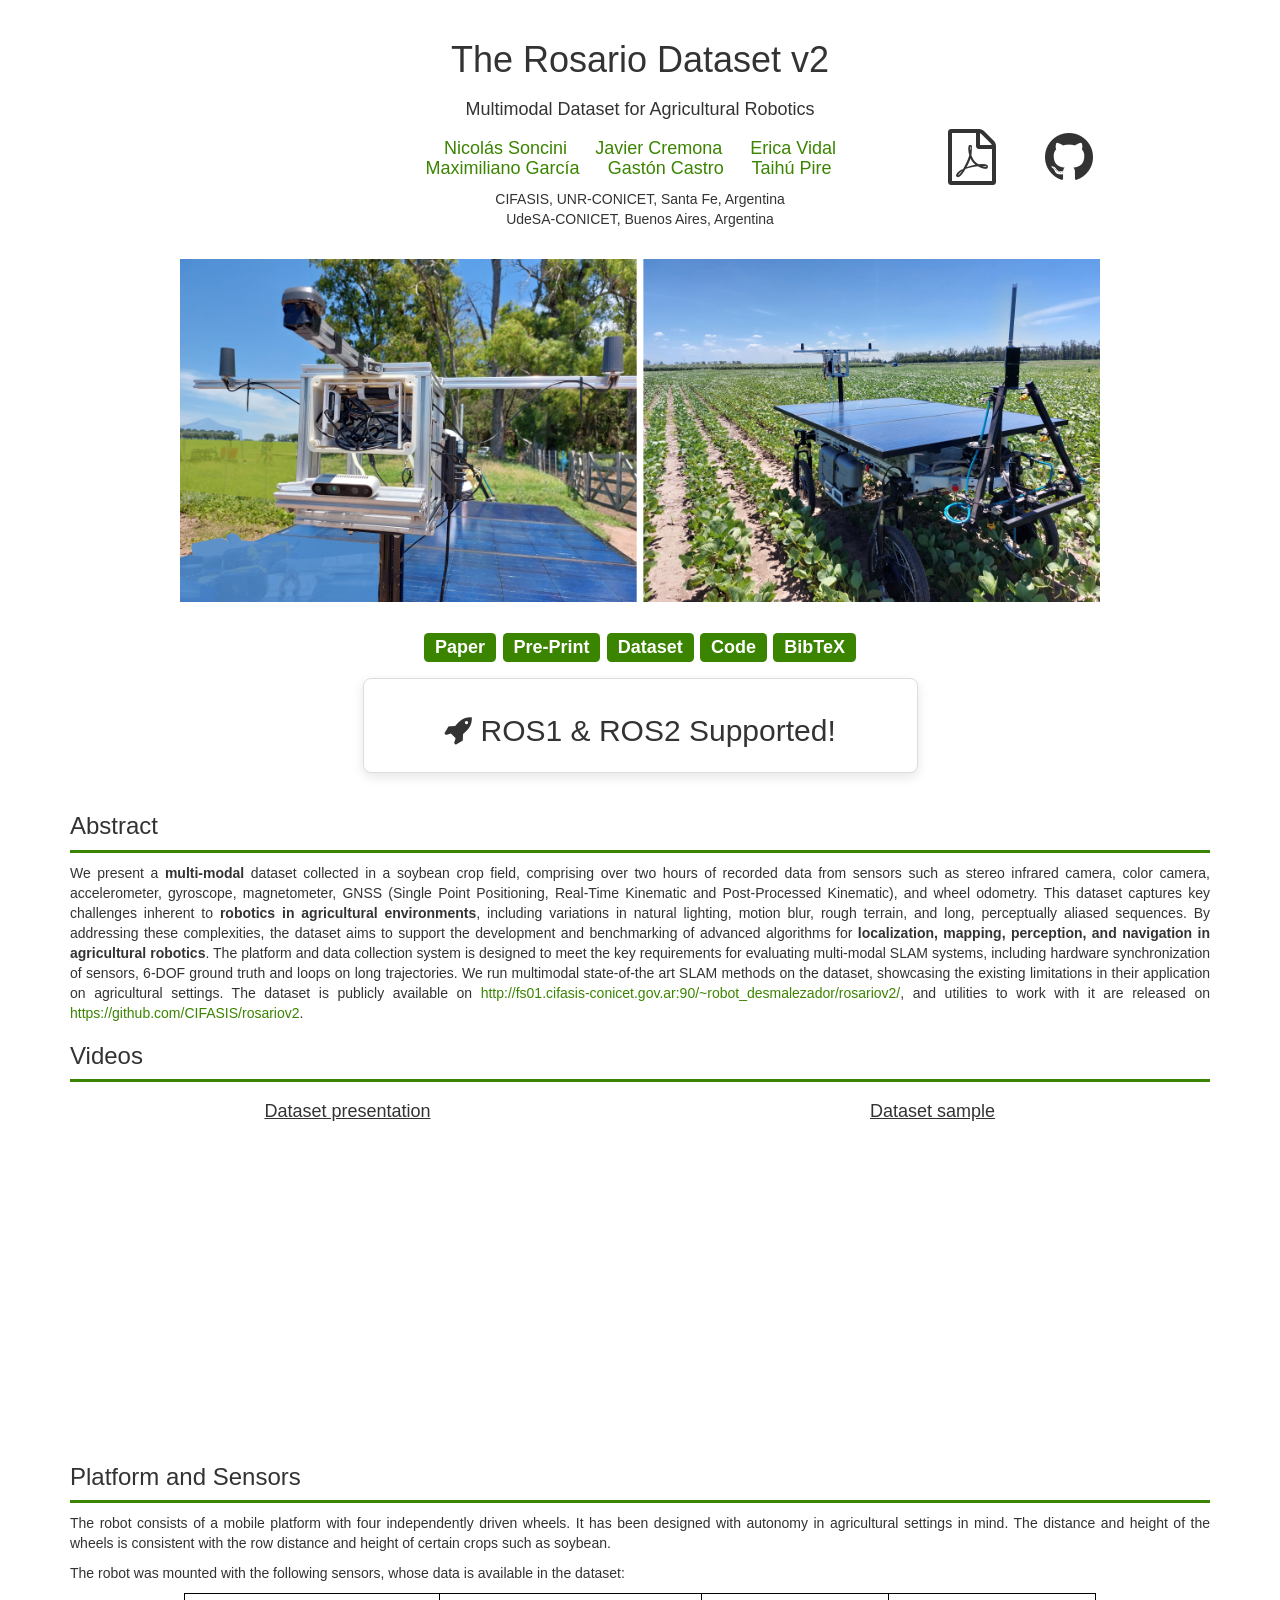
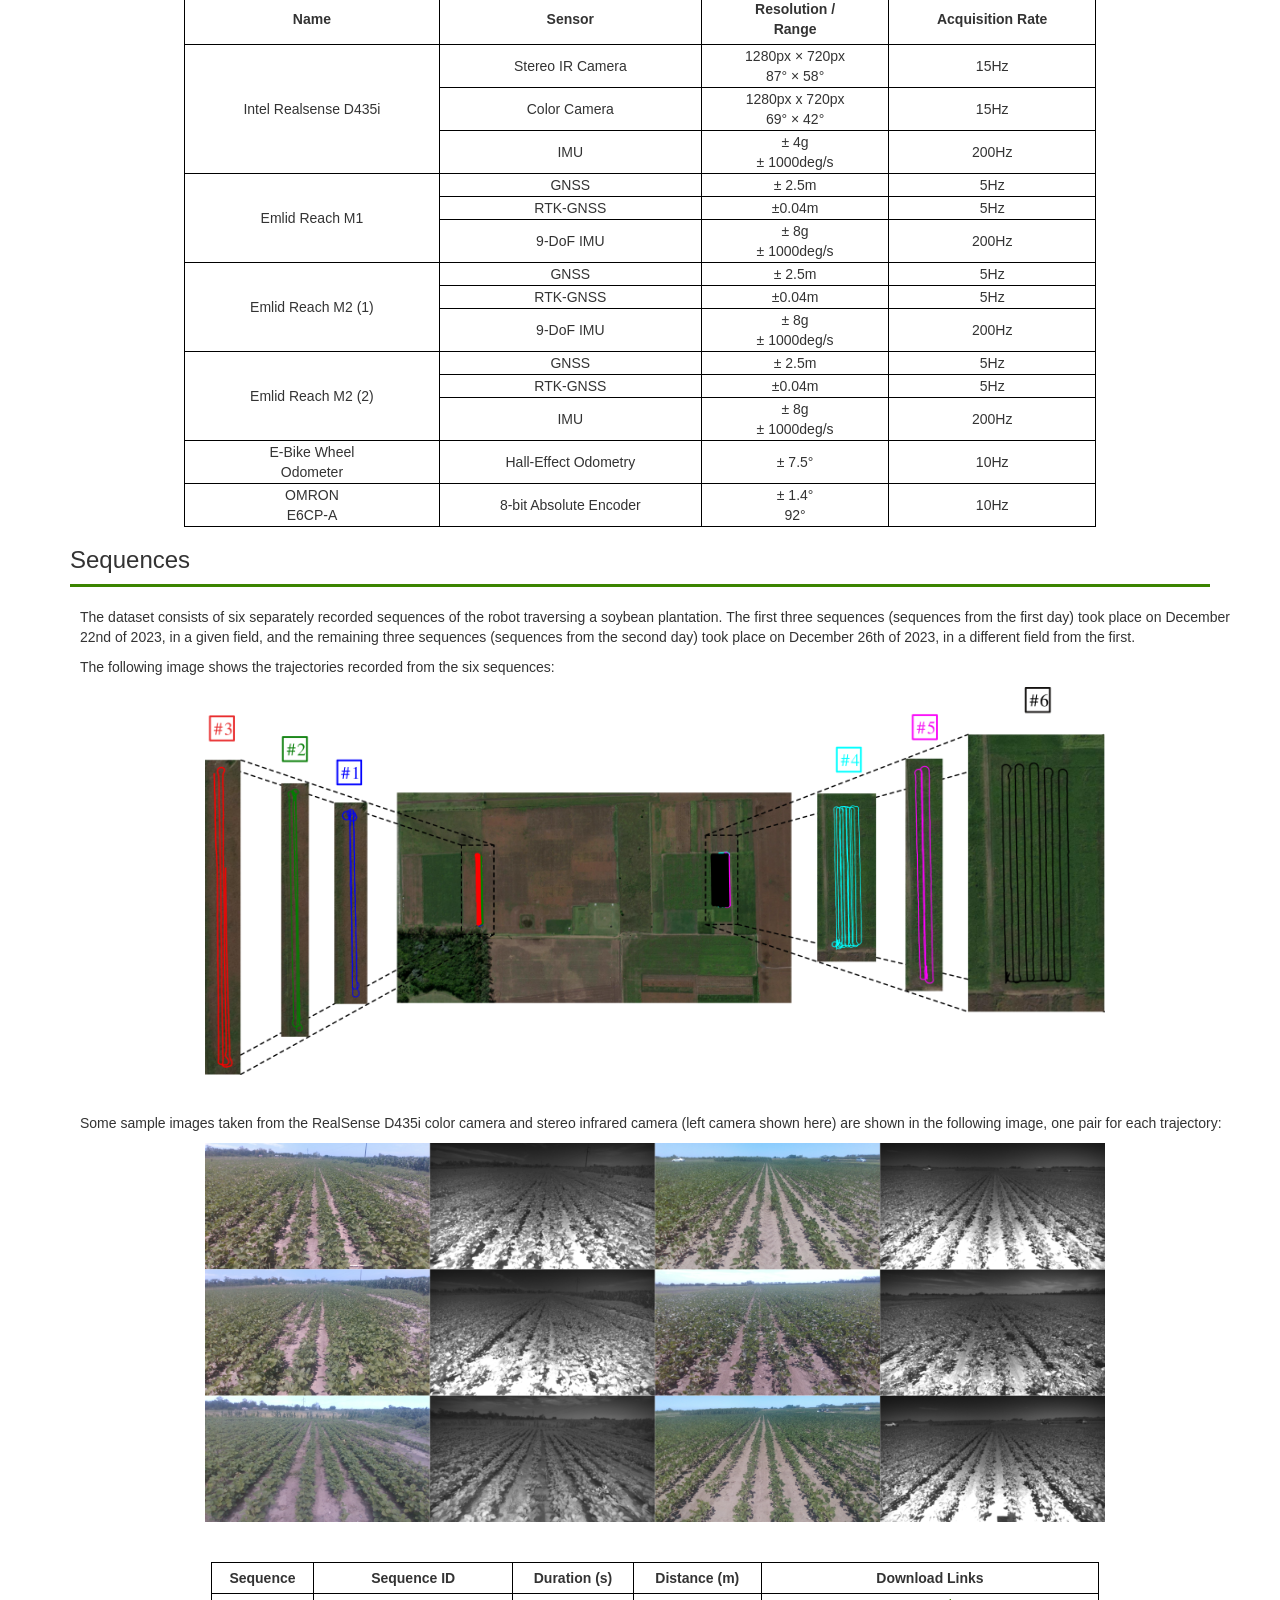
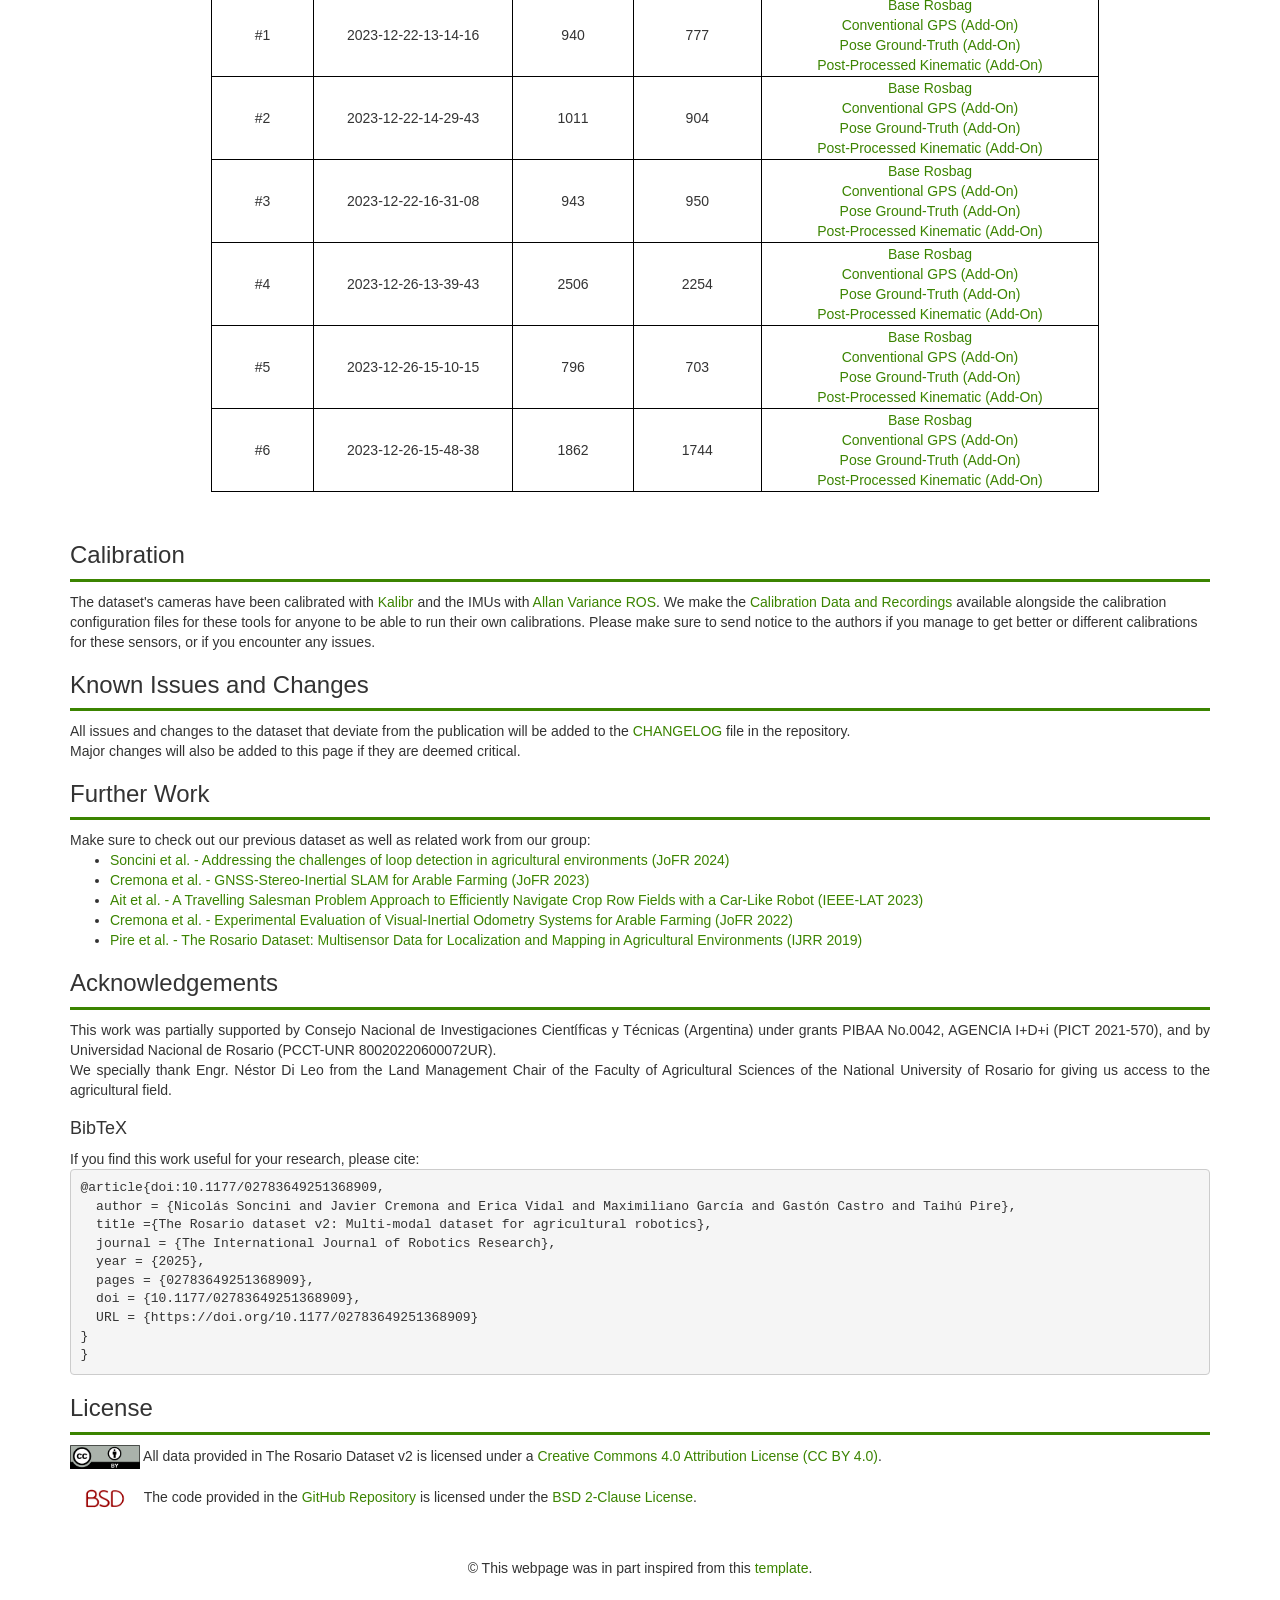
==== commit ecdb9b59: "Fix bibtex" ====
--- a/www/index.html
+++ b/www/index.html
@@ -406,10 +406,15 @@
     <div class="card">
       <div class="card-block">
         <pre class="card-text clickselect">
-@unpublished{soncini2024rosariov2,
-    title={{The Rosario Dataset v2: Multimodal Dataset for Agricultural Robotics}},
-    author={Soncini, Nicolas and Cremona, Javier and Vidal, Erica and García, Maximiliano and Castro, Gastón and Pire, Taihú},
-    year={2024}
+@article{doi:10.1177/02783649251368909,
+  author = {Nicolás Soncini and Javier Cremona and Erica Vidal and Maximiliano García and Gastón Castro and Taihú Pire},
+  title ={The Rosario dataset v2: Multi-modal dataset for agricultural robotics},
+  journal = {The International Journal of Robotics Research},
+  year = {2025},
+  pages = {02783649251368909},
+  doi = {10.1177/02783649251368909},
+  URL = {https://doi.org/10.1177/02783649251368909}
+}
 }</pre>
       </div>
     </div>
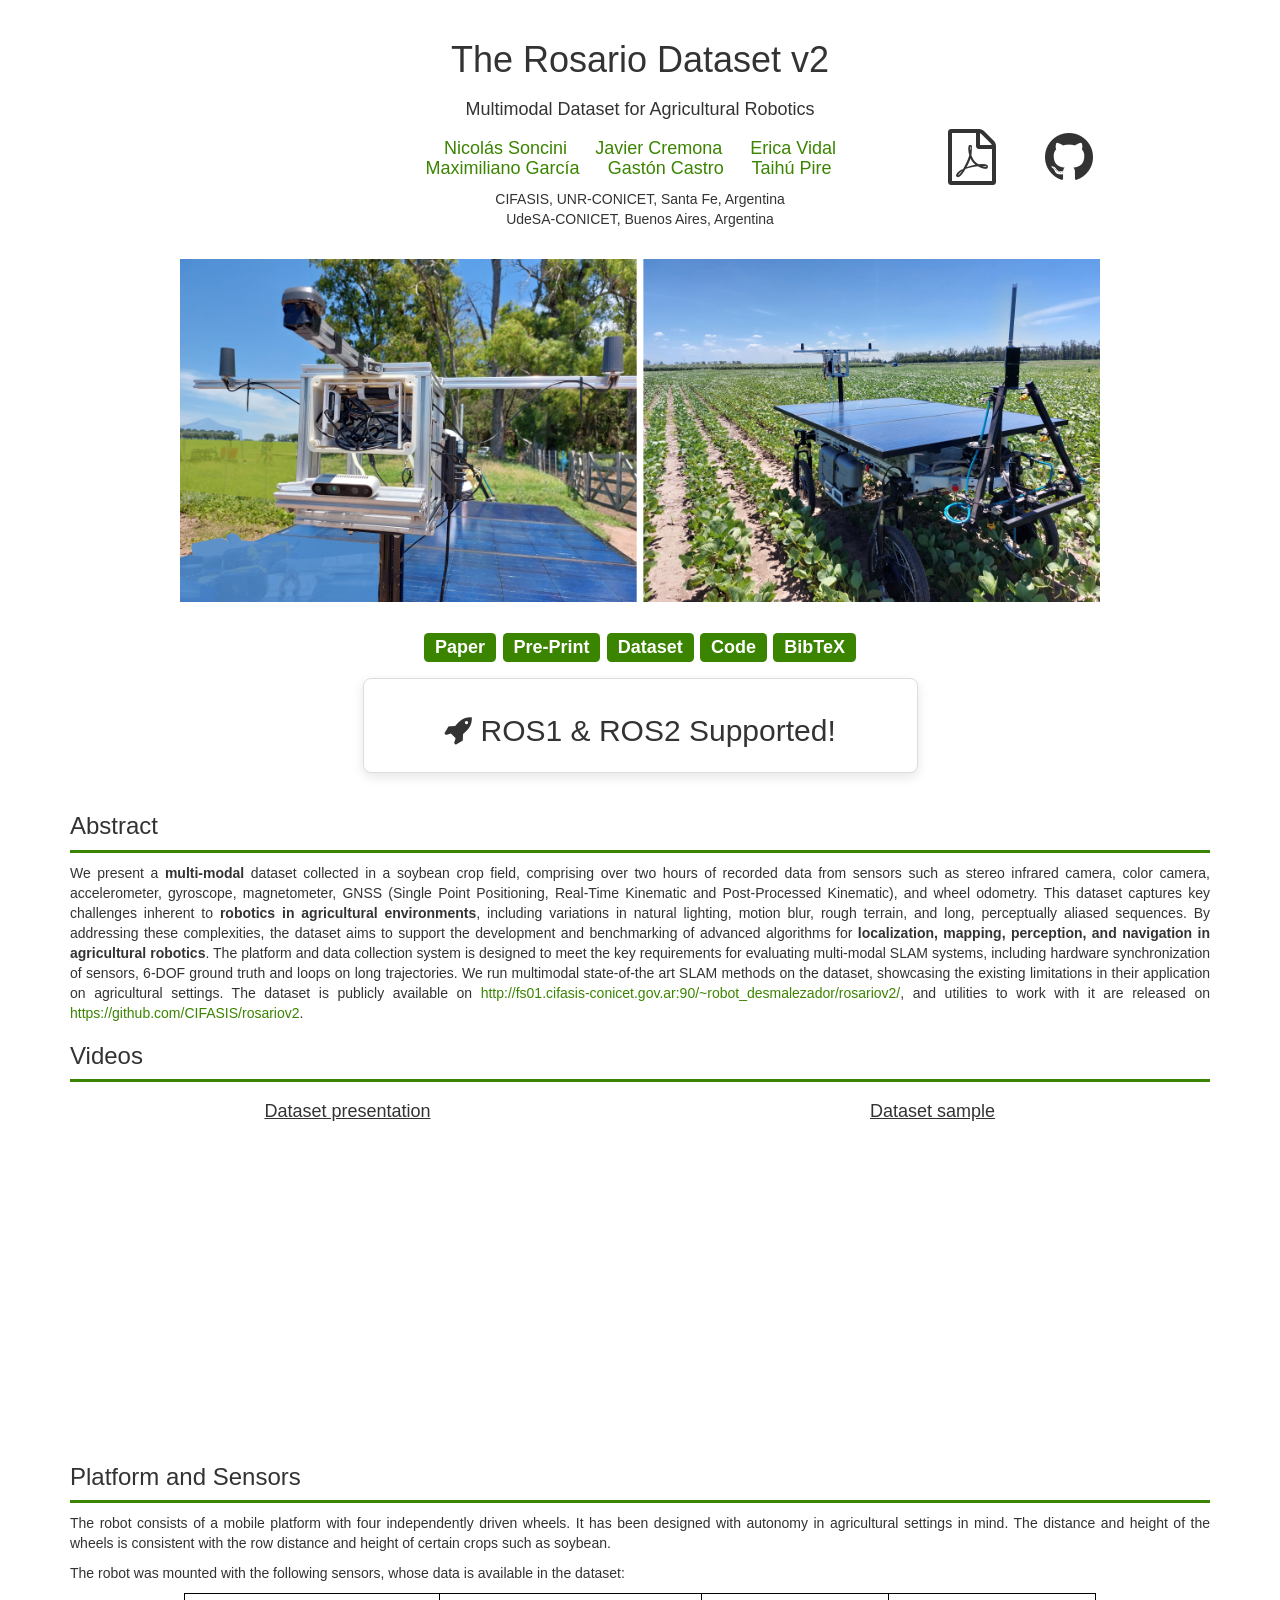
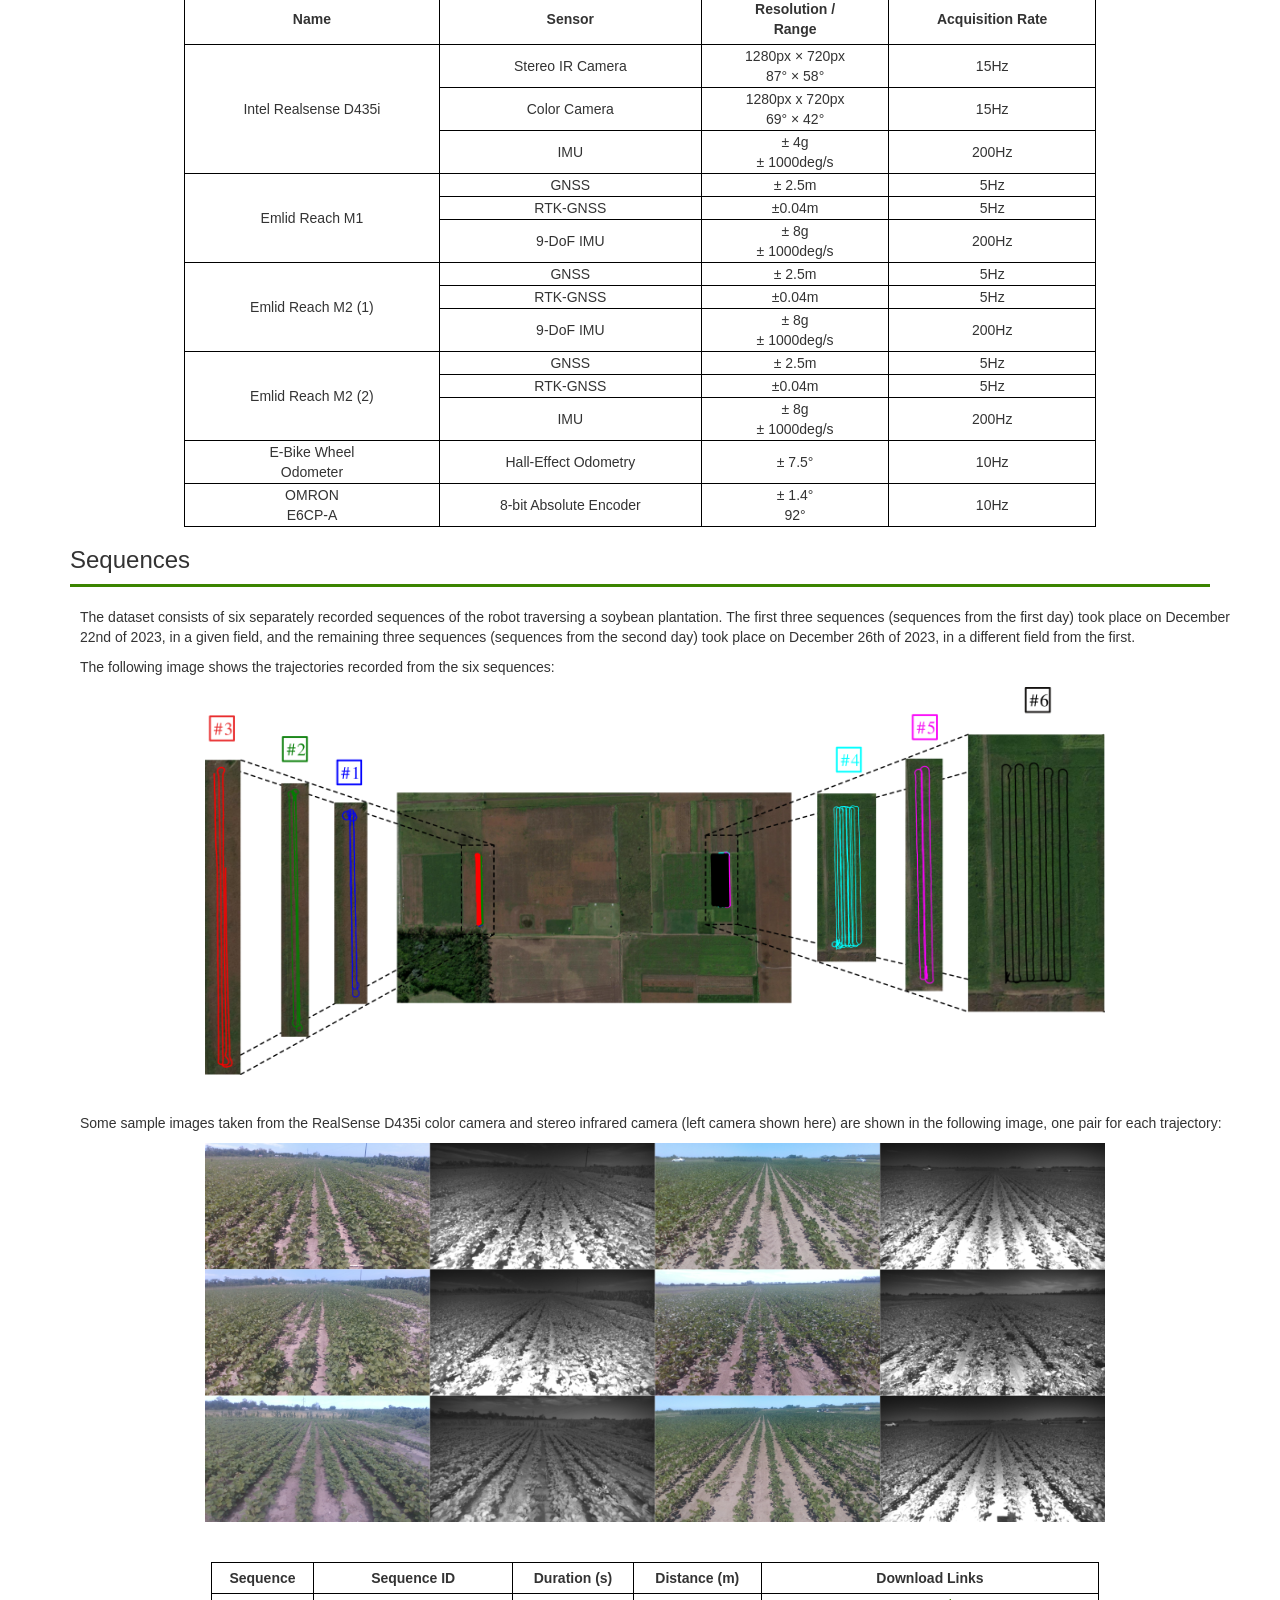
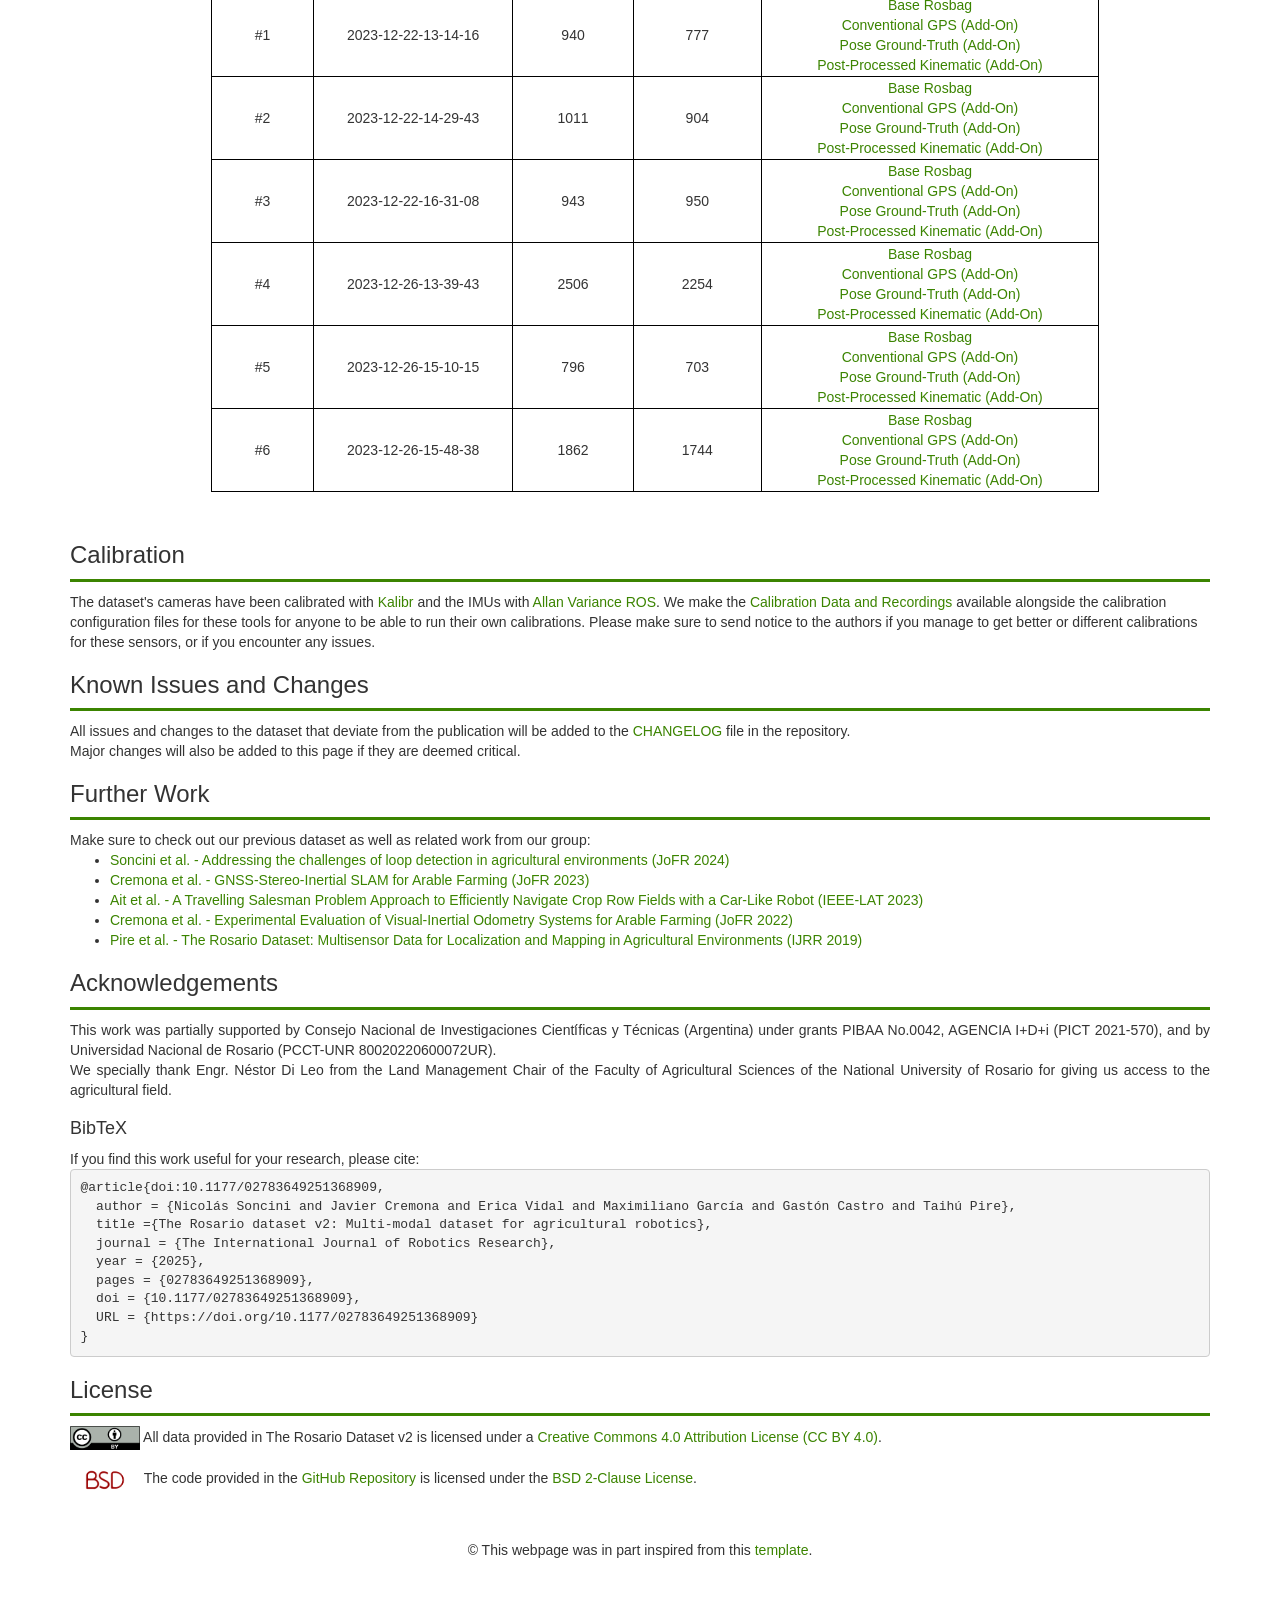
==== commit 64e6b2fa: "Fix double ending brace in bibtex" ====
--- a/www/index.html
+++ b/www/index.html
@@ -414,7 +414,6 @@
   pages = {02783649251368909},
   doi = {10.1177/02783649251368909},
   URL = {https://doi.org/10.1177/02783649251368909}
-}
 }</pre>
       </div>
     </div>
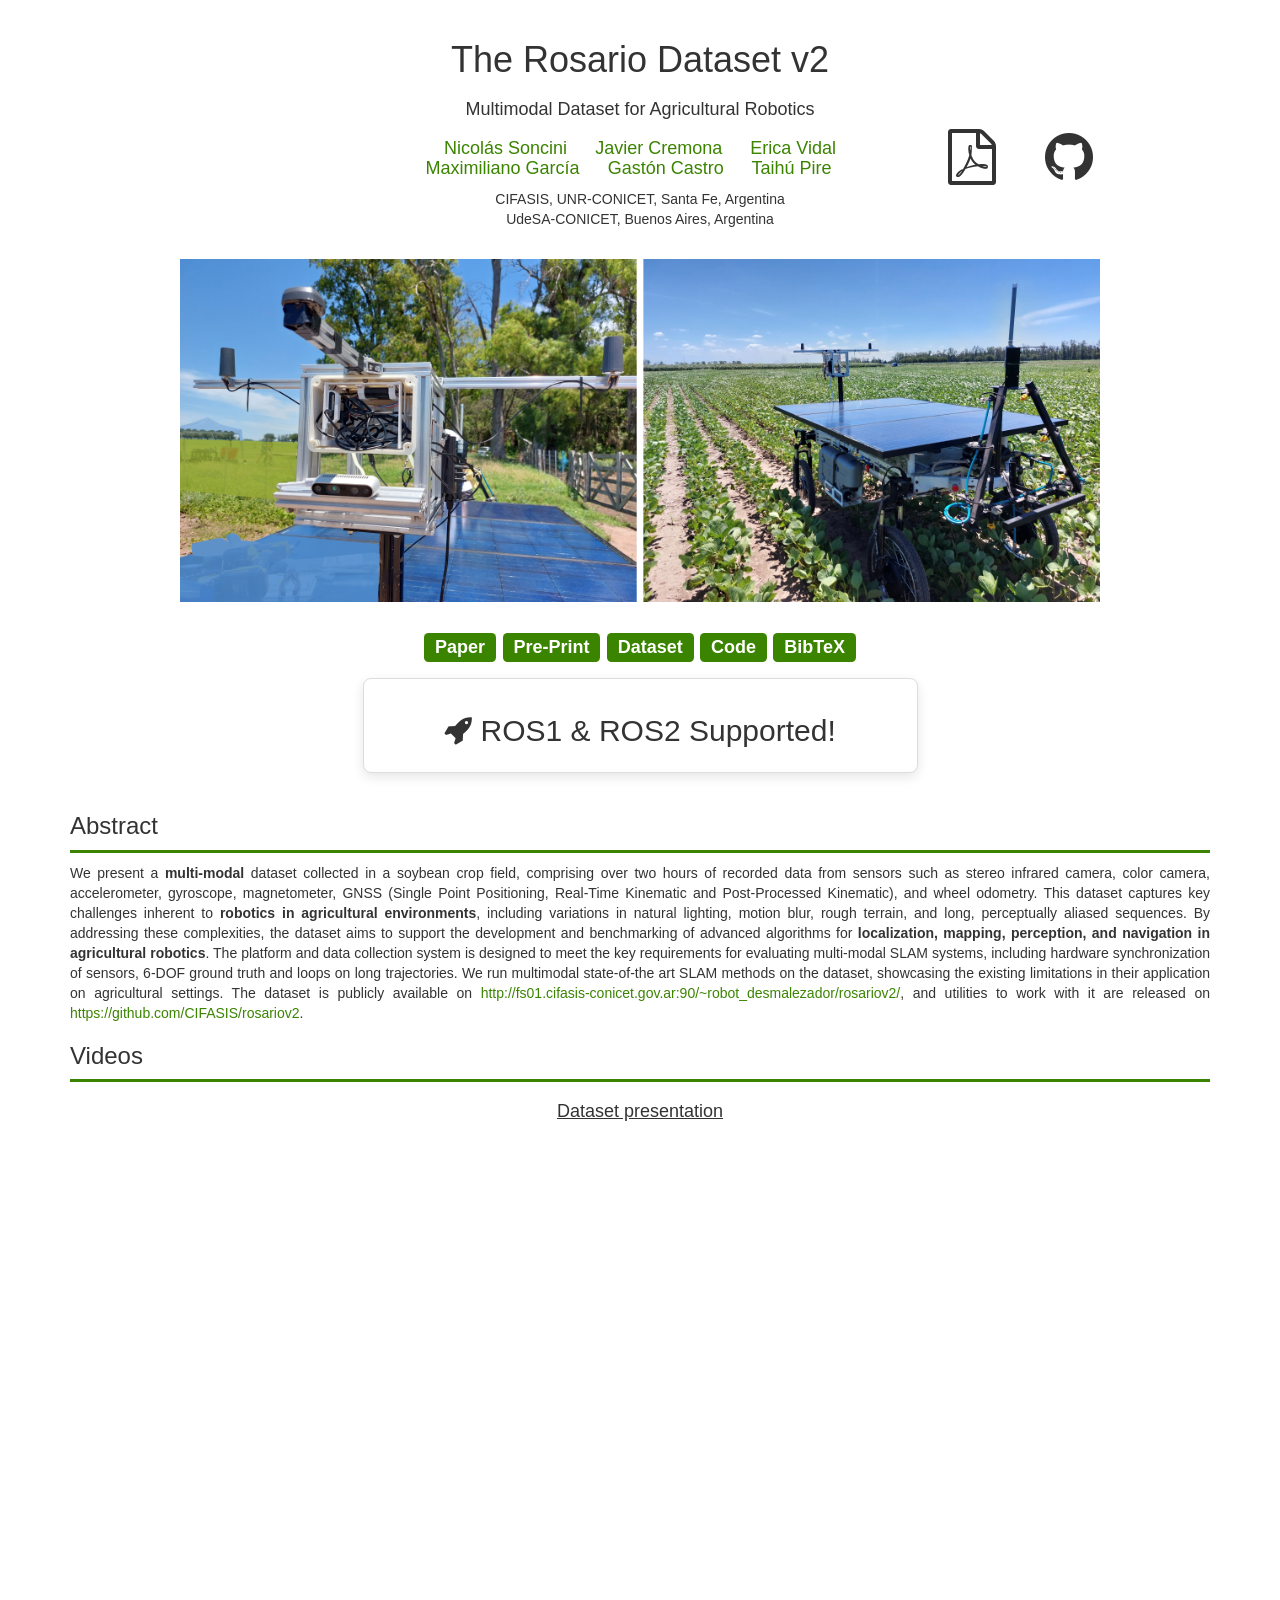
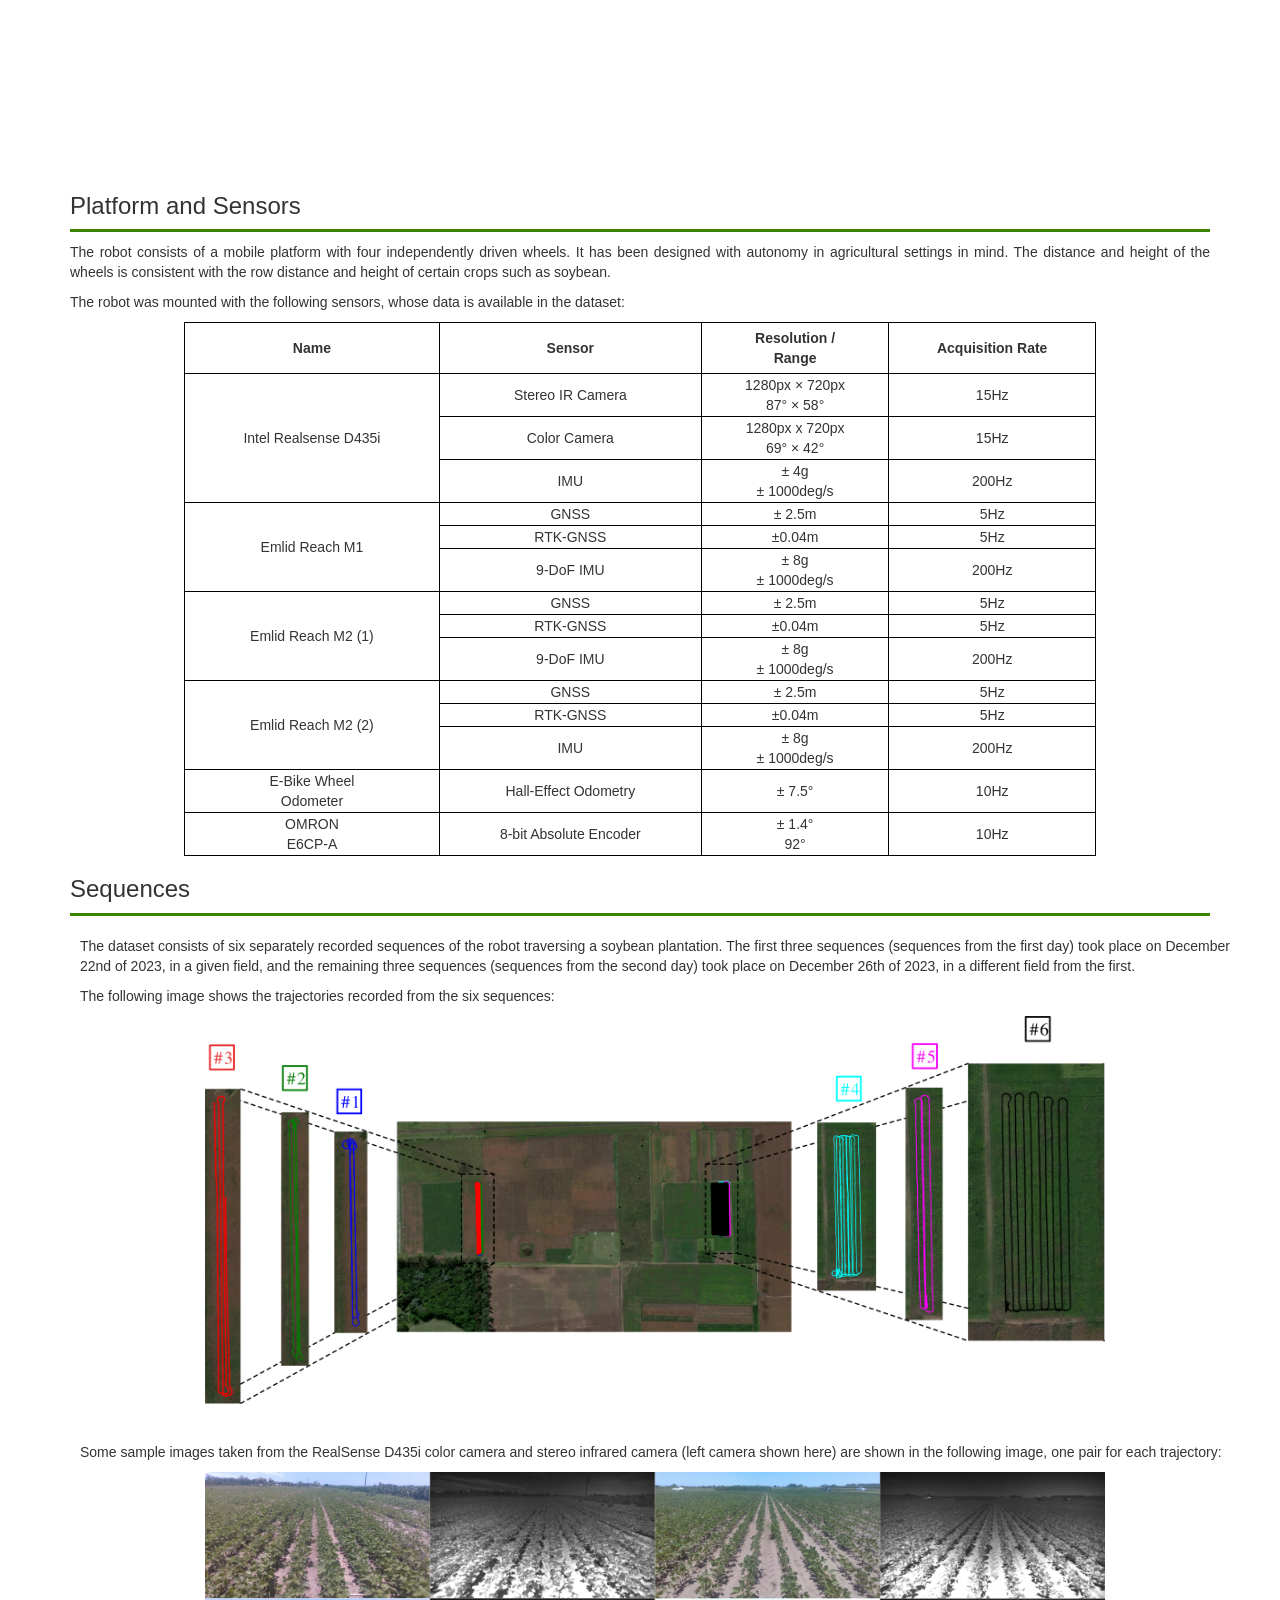
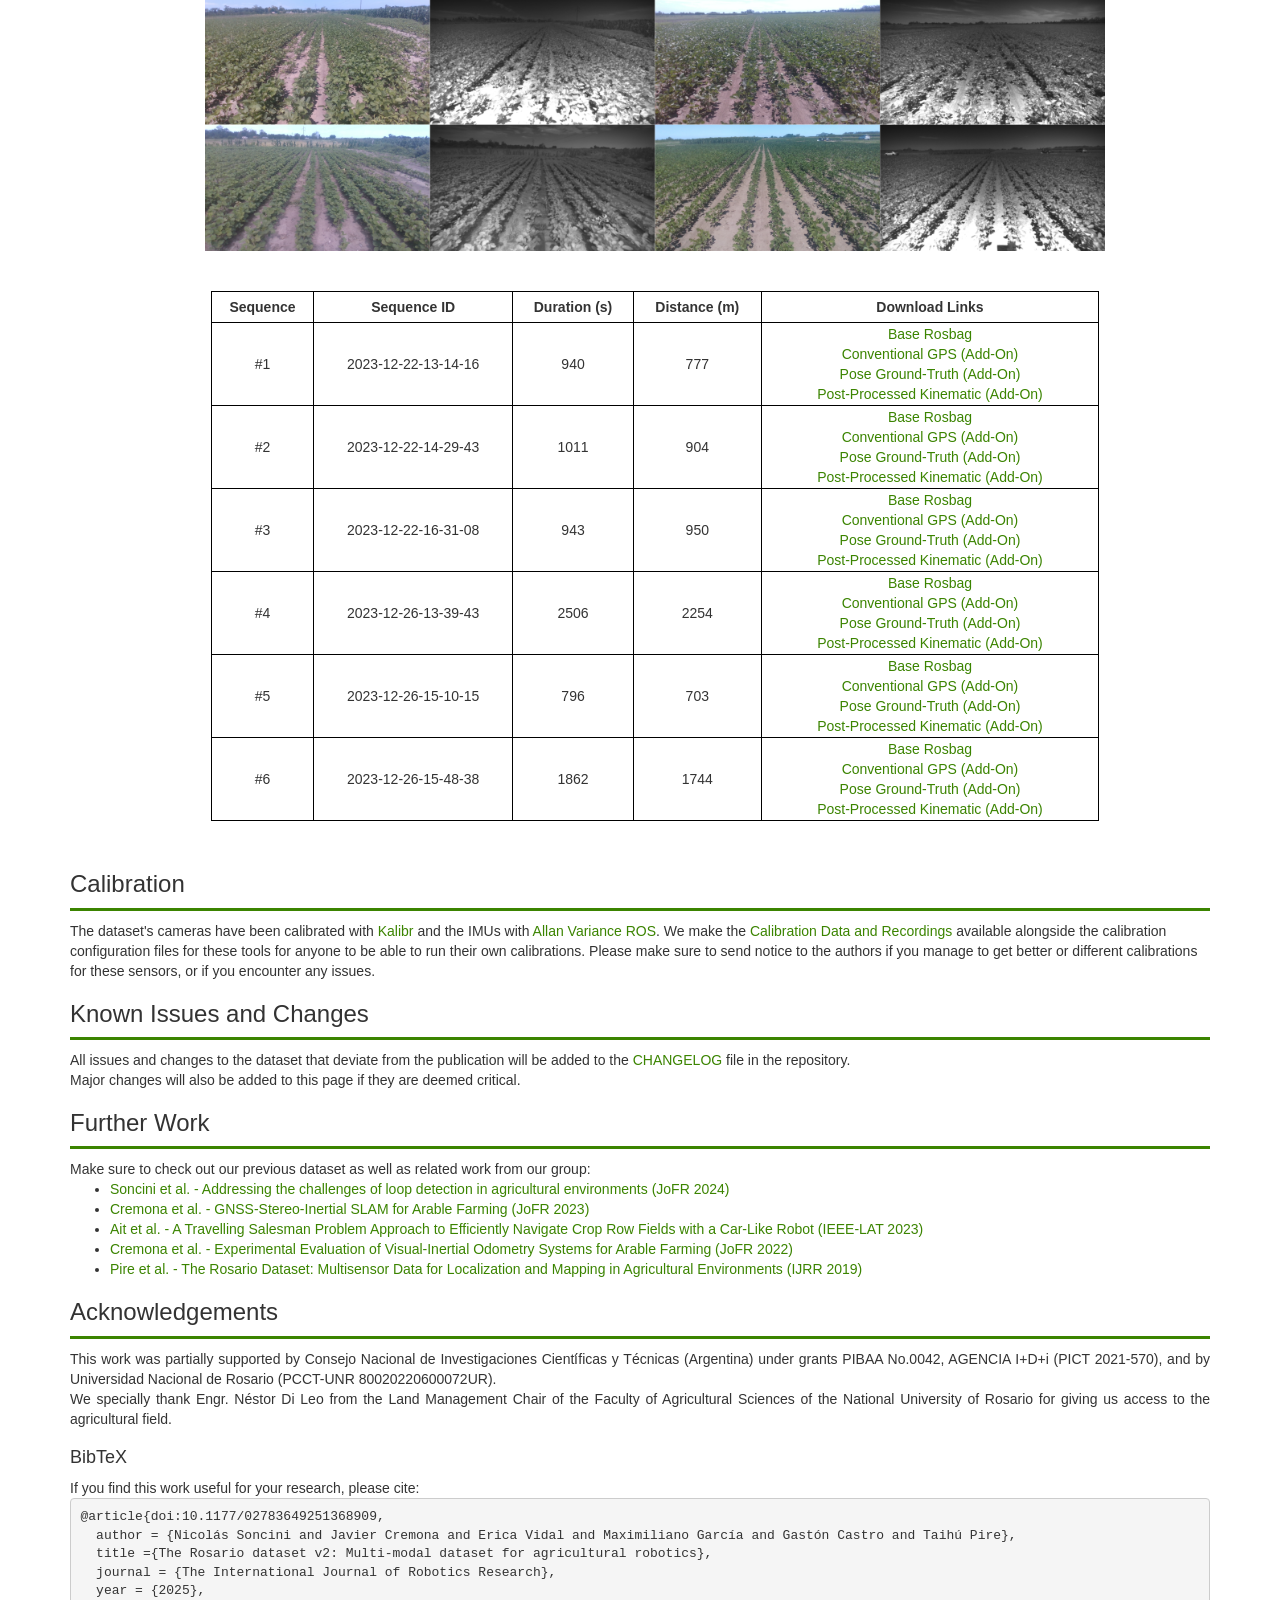
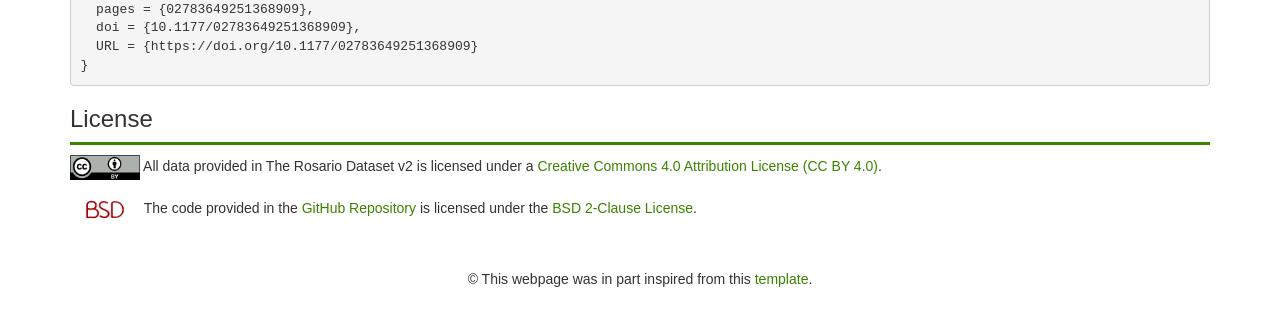
==== commit 90e7eaae: "Remove broken second youtube video. Expand existing one." ====
--- a/www/index.html
+++ b/www/index.html
@@ -108,7 +108,7 @@
   <h3>Videos</h3>
   <hr/>
   <div class="row" style="text-align:center">
-    <div class="col-xs-6 text-center">
+    <div class="col-xs-12 text-center">
       <h4><u>Dataset presentation</u></h4>
       <div class="embed-responsive embed-responsive-16by9" style="text-align:center">
         <iframe class="embed-responsive-item text-center" src="https://www.youtube.com/embed/OvDCJ9pH0QM?si=AhP9-ILV3GXEt-yt" frameborder="0"
@@ -117,14 +117,14 @@
       </div>
     </div>
 
-    <div class="col-xs-6 text-center">
+    <!-- <div class="col-xs-6 text-center">
       <h4><u>Dataset sample</u></h4>
       <div class="embed-responsive embed-responsive-16by9" style="text-align:center">
         <iframe class="embed-responsive-item text-center" src="https://www.youtube.com/embed/" frameborder="0"
           allow="accelerometer; autoplay; encrypted-media; gyroscope; picture-in-picture"
           style="width:100%; clip-path:inset(1px 1px);" allowfullscreen></iframe>
       </div>
-    </div>
+    </div> -->
   </div>
 
 
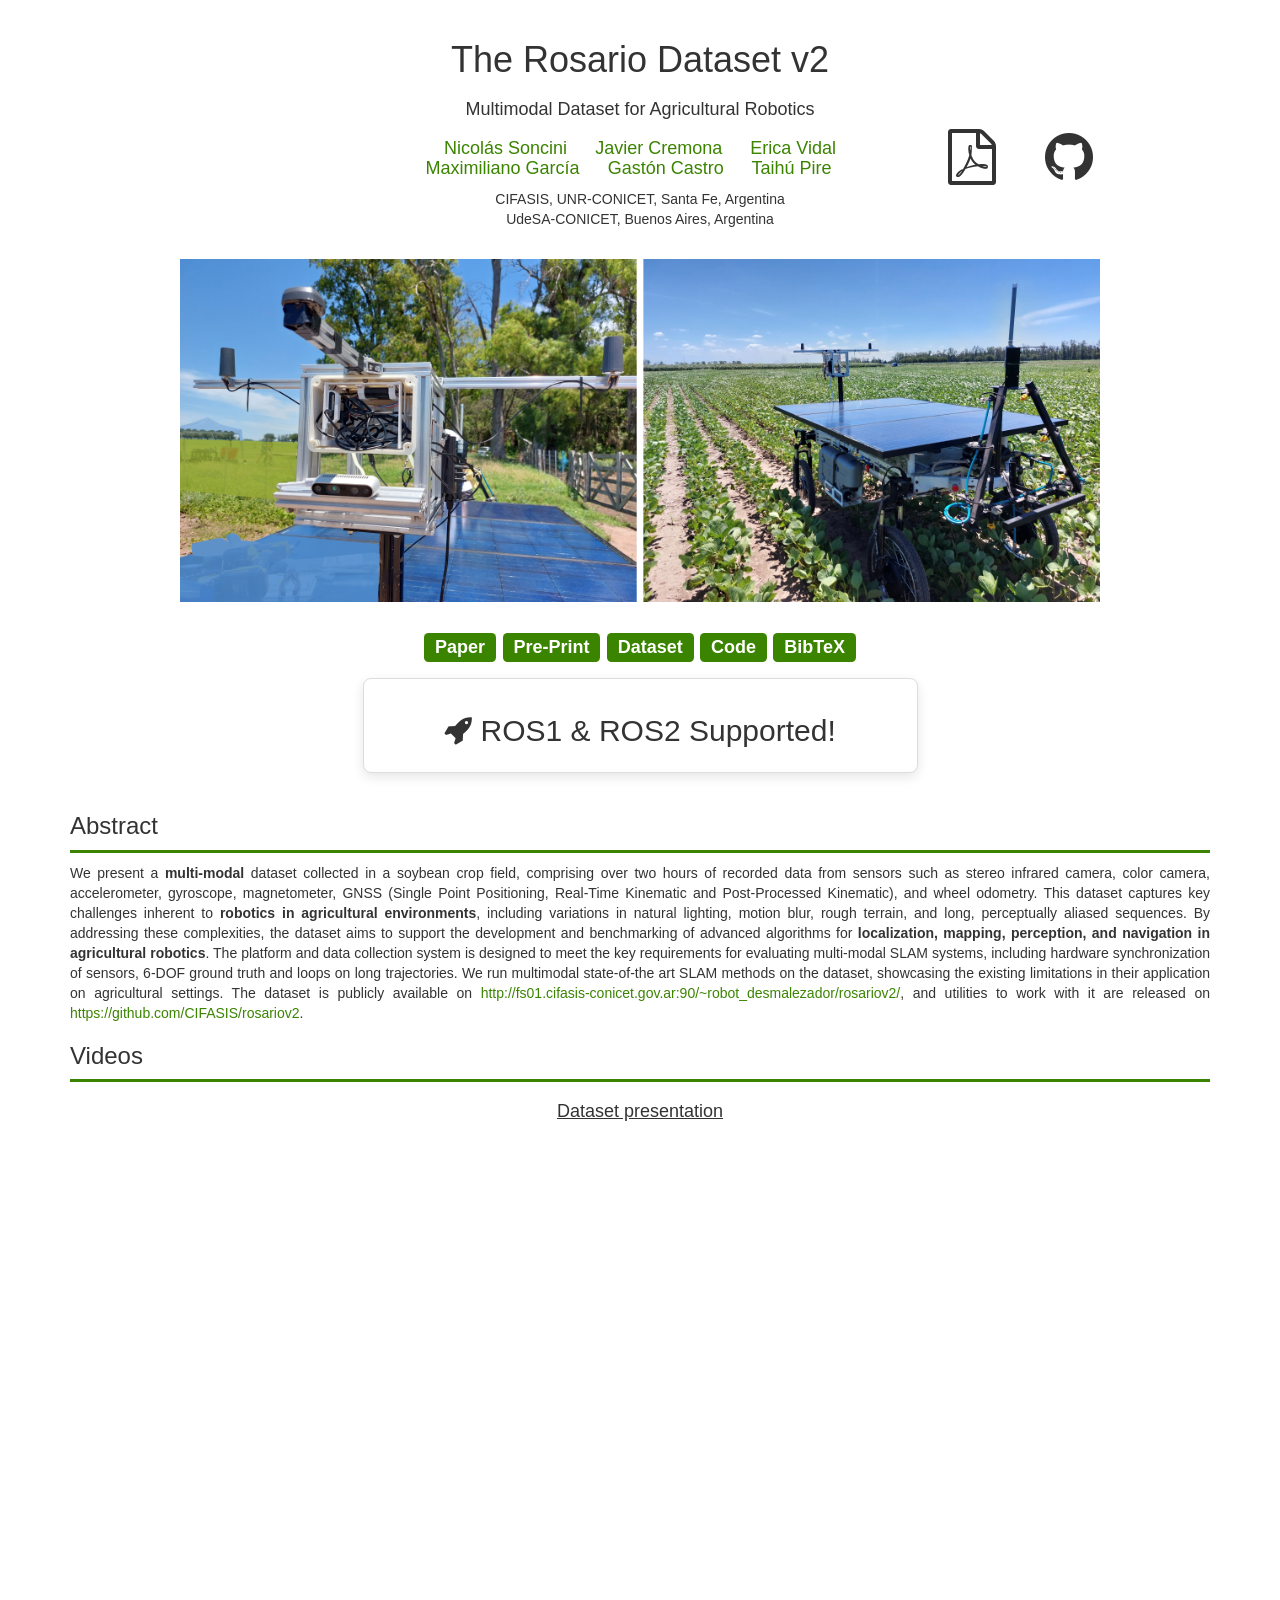
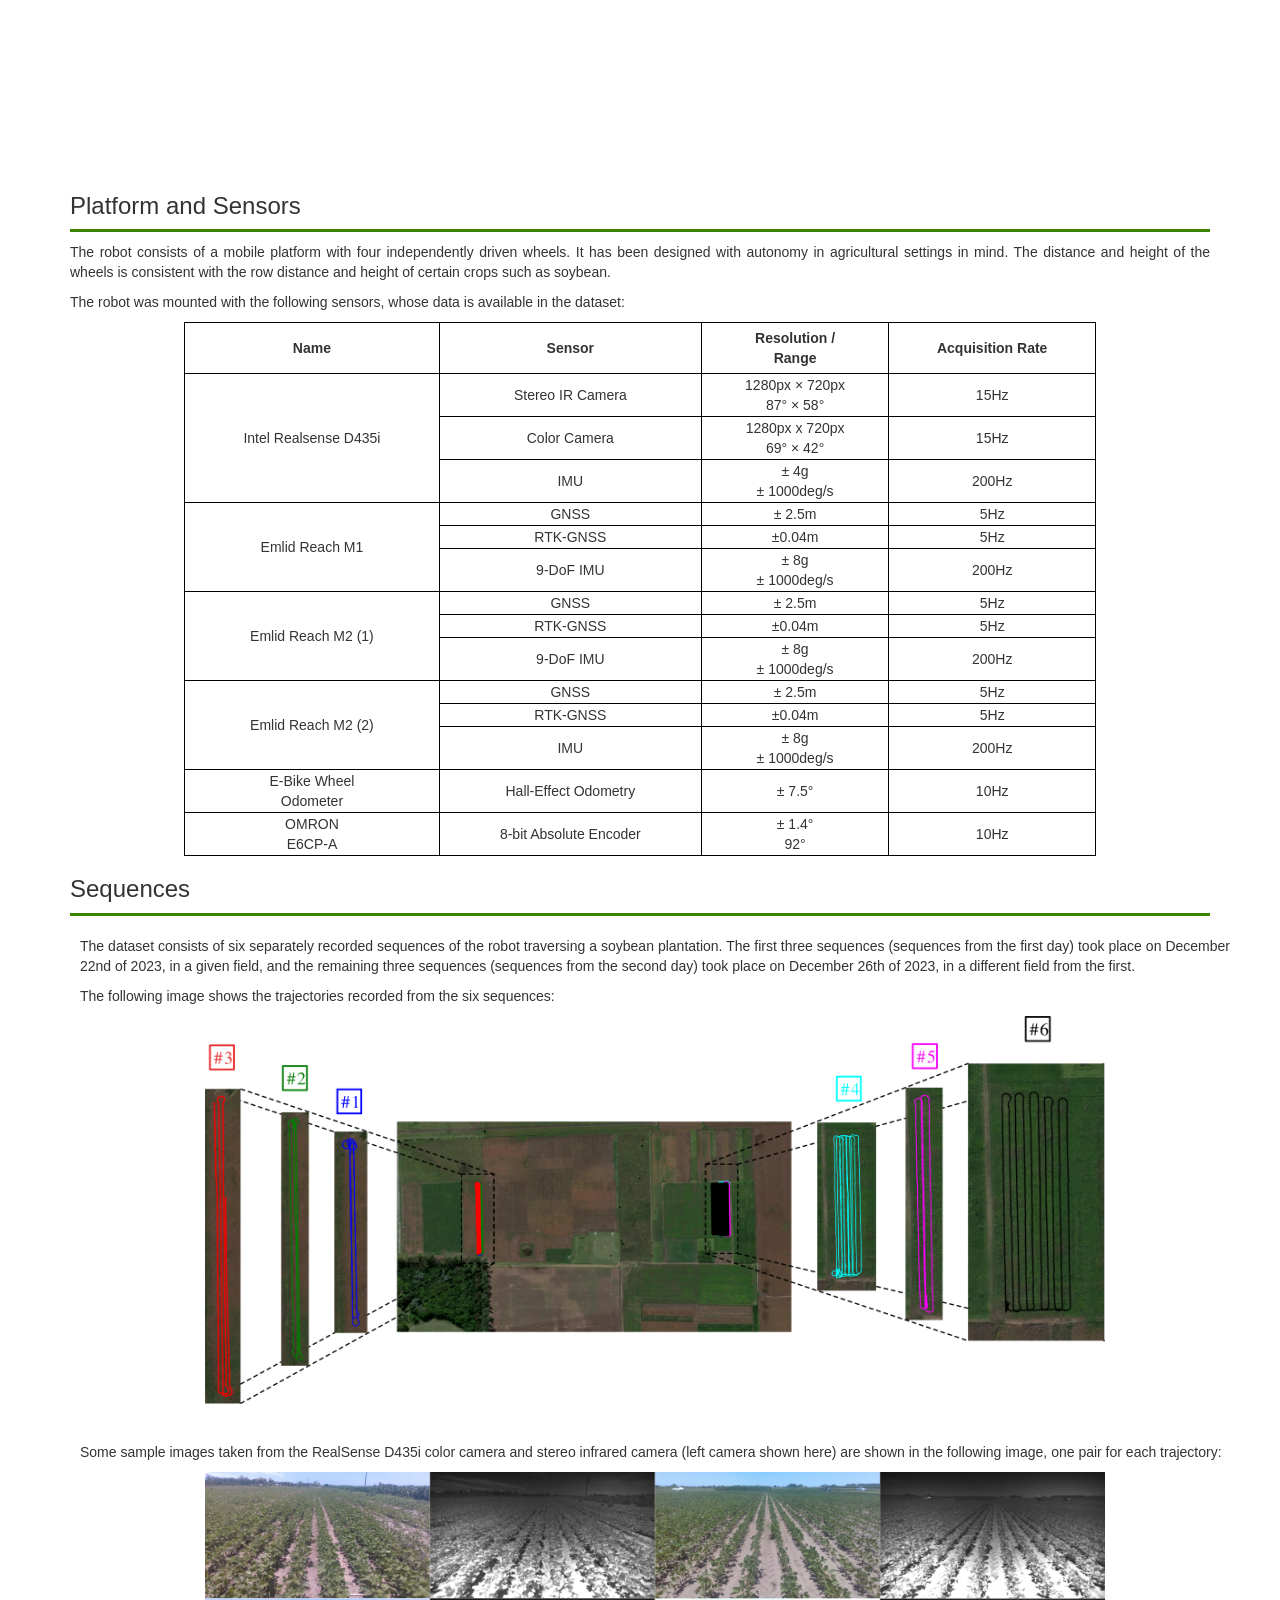
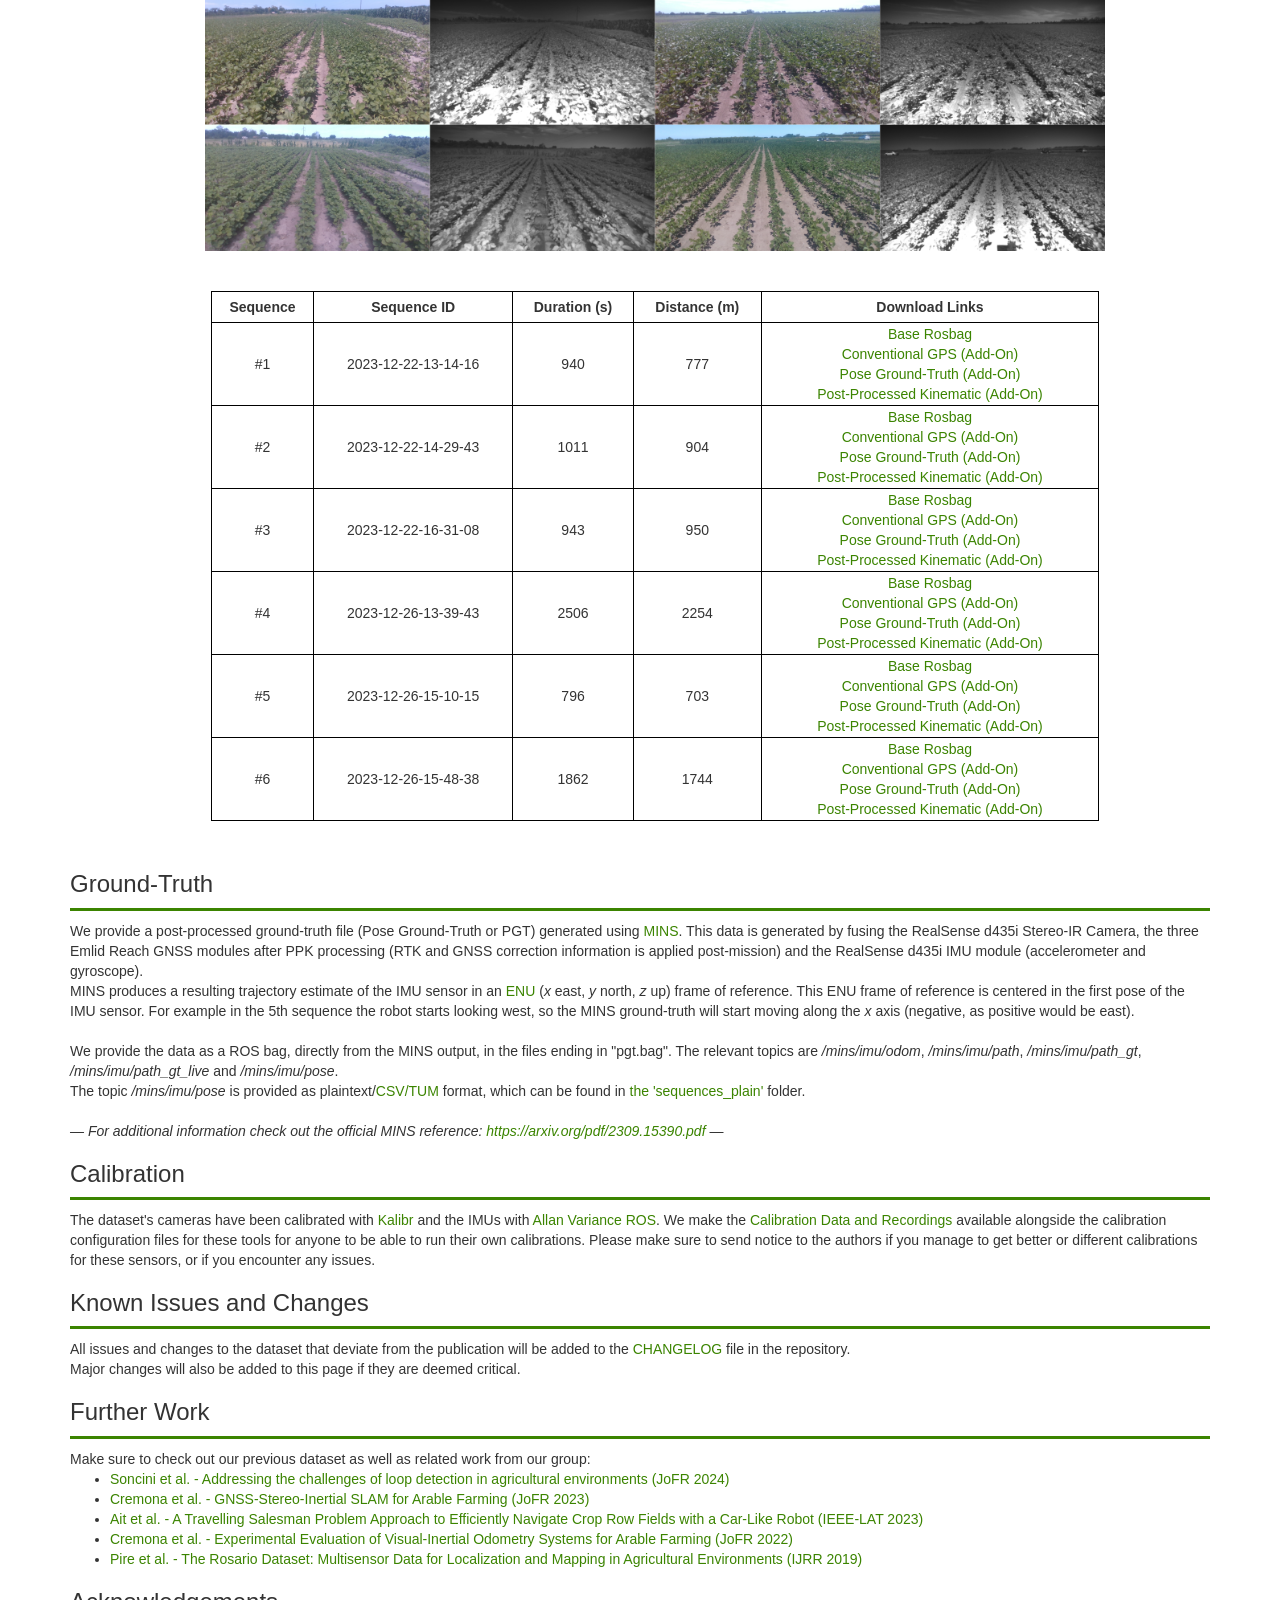
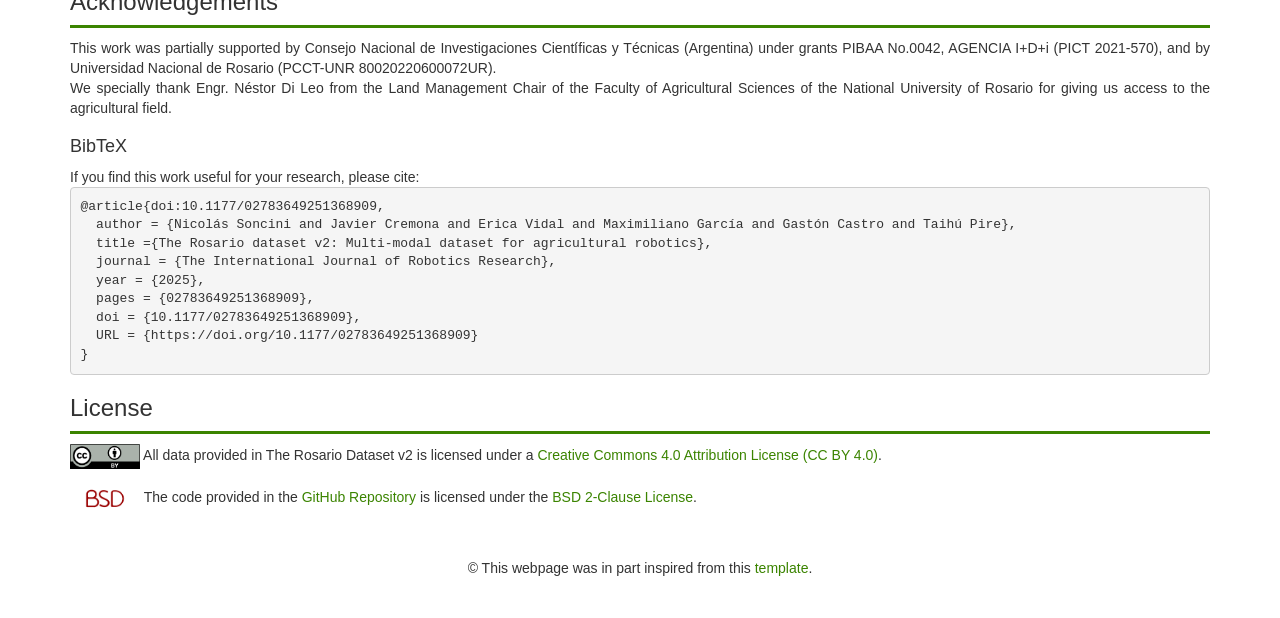
==== commit a592ab99: "Add ground truth section to website." ====
--- a/www/index.html
+++ b/www/index.html
@@ -347,6 +347,27 @@
     </table>
   </div>
 
+
+  <h3>Ground-Truth</h3>
+  <hr/>
+  We provide a post-processed ground-truth file (Pose Ground-Truth or PGT) generated using <a href="https://github.com/rpng/MINS">MINS</a>.
+  This data is generated by fusing the RealSense d435i Stereo-IR Camera, the three Emlid Reach GNSS modules after PPK processing (RTK and GNSS correction information is applied post-mission) and the RealSense d435i IMU module (accelerometer and gyroscope).
+  <br/>
+  MINS produces a resulting trajectory estimate of the IMU sensor in an <a href="https://en.wikipedia.org/wiki/Local_tangent_plane_coordinates">ENU</a> (<em>x</em> east, <em>y</em> north, <em>z</em> up) frame of reference.
+  This ENU frame of reference is centered in the first pose of the IMU sensor.
+  For example in the 5th sequence the robot starts looking west, so the MINS ground-truth will start moving along the <em>x</em> axis (negative, as positive would be east).
+
+  <!-- TODO: ADD FRAME OF REFERENCE IMAGE -->
+
+  <br/><br/>
+
+  We provide the data as a ROS bag, directly from the MINS output, in the files ending in "pgt.bag".
+  The relevant topics are <em>/mins/imu/odom</em>, <em>/mins/imu/path</em>, <em>/mins/imu/path_gt</em>, <em>/mins/imu/path_gt_live</em> and <em>/mins/imu/pose</em>.
+  <br/>
+  The topic <em>/mins/imu/pose</em> is provided as plaintext/<a href="https://en.wikipedia.org/wiki/Comma-separated_values">CSV/<a href="https://cvg.cit.tum.de/data/datasets/rgbd-dataset/file_formats">TUM</a> format, which can be found in <a href="http://fs01.cifasis-conicet.gov.ar:90/~robot_desmalezador/rosariov2/sequences_plain/">the 'sequences_plain'</a> folder.
+
+  <br/><br/>
+  <em>— For additional information check out the official MINS reference: <a href="https://arxiv.org/pdf/2309.15390.pdf">https://arxiv.org/pdf/2309.15390.pdf</a> — </em>
 
 
   <h3>Calibration</h3>
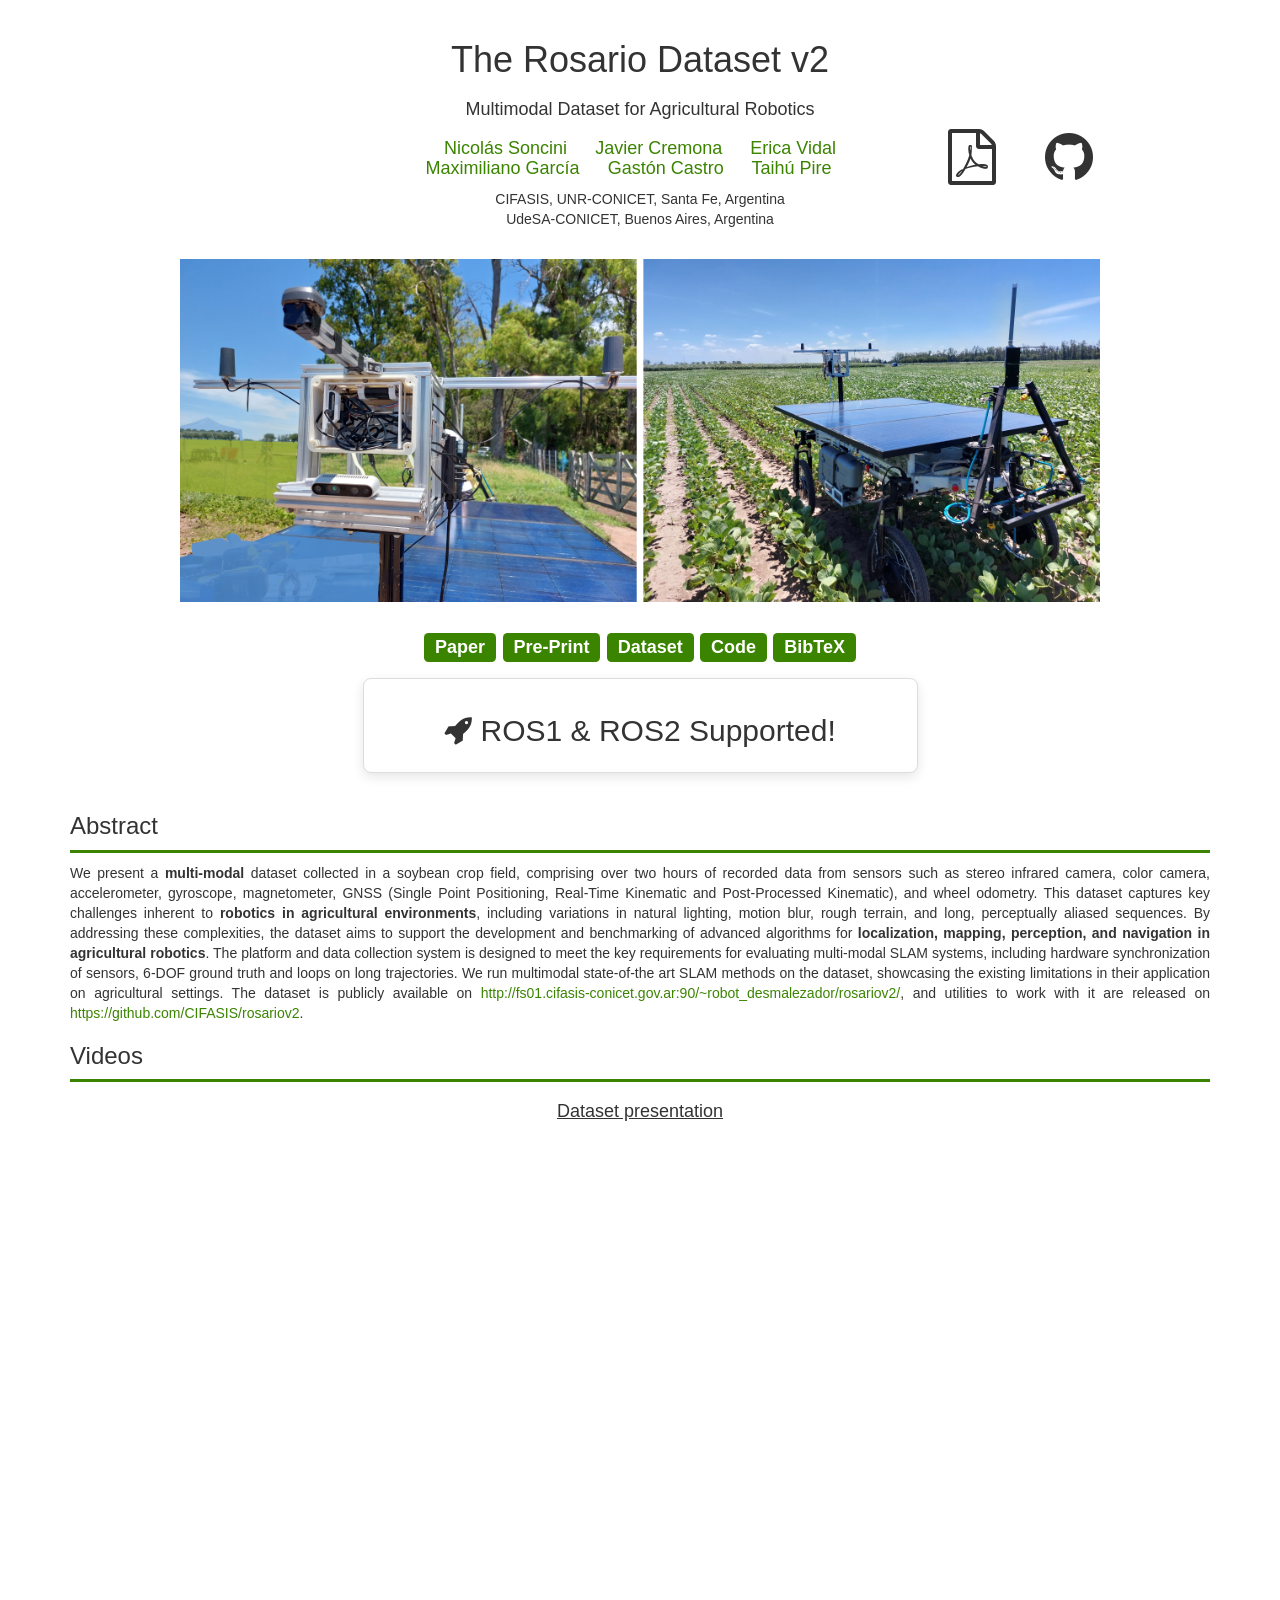
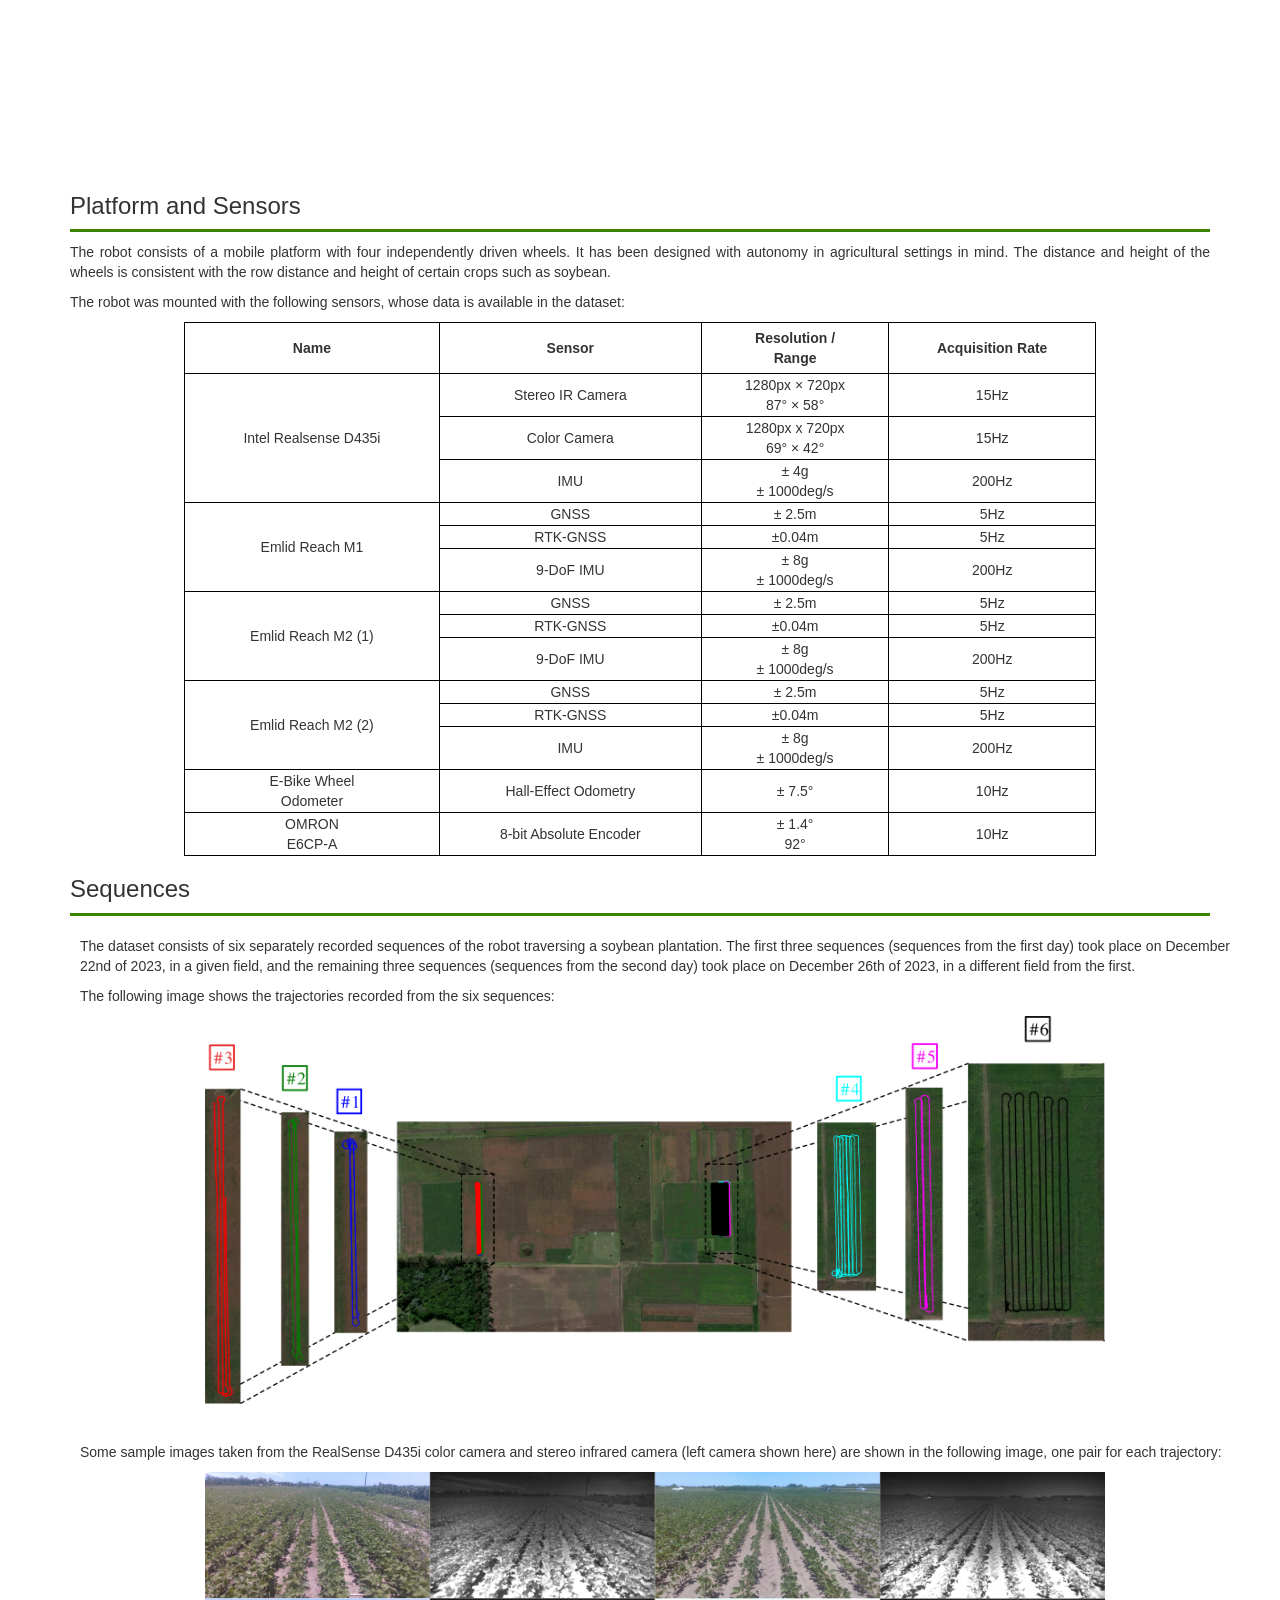
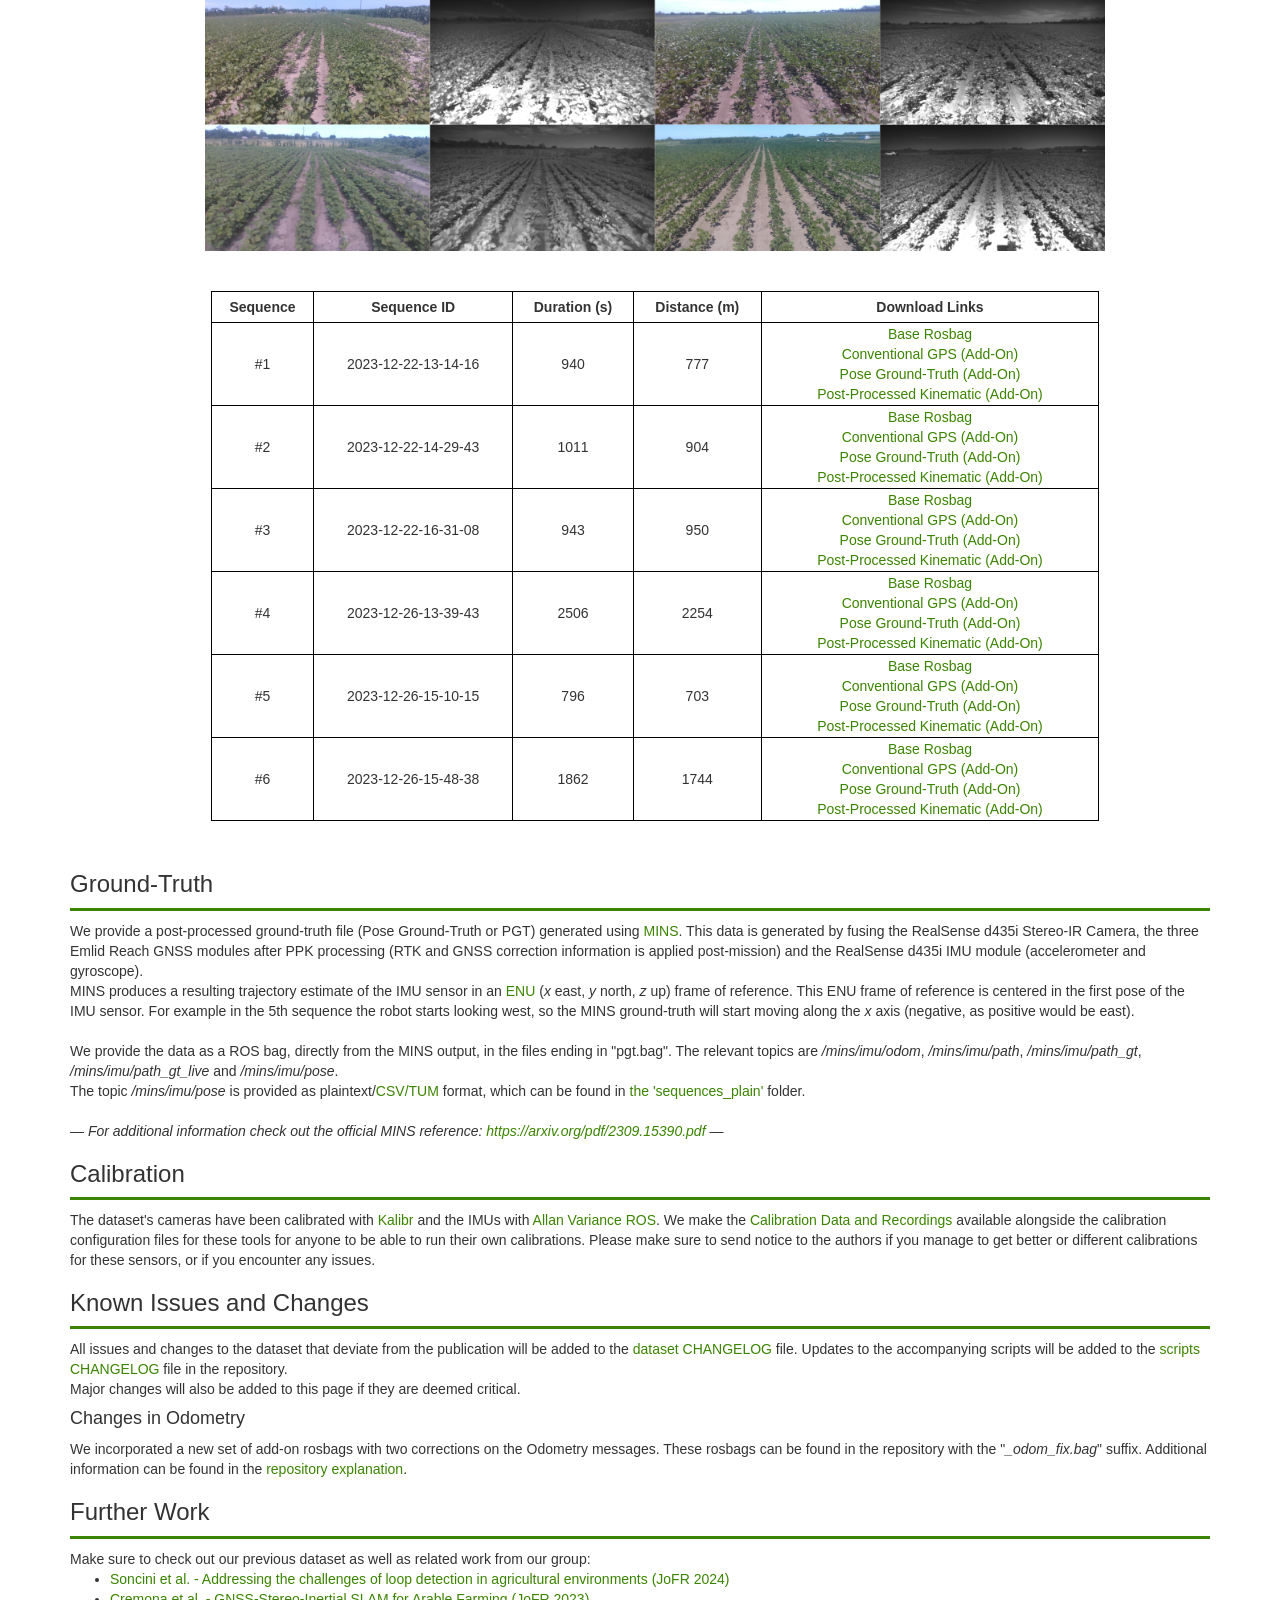
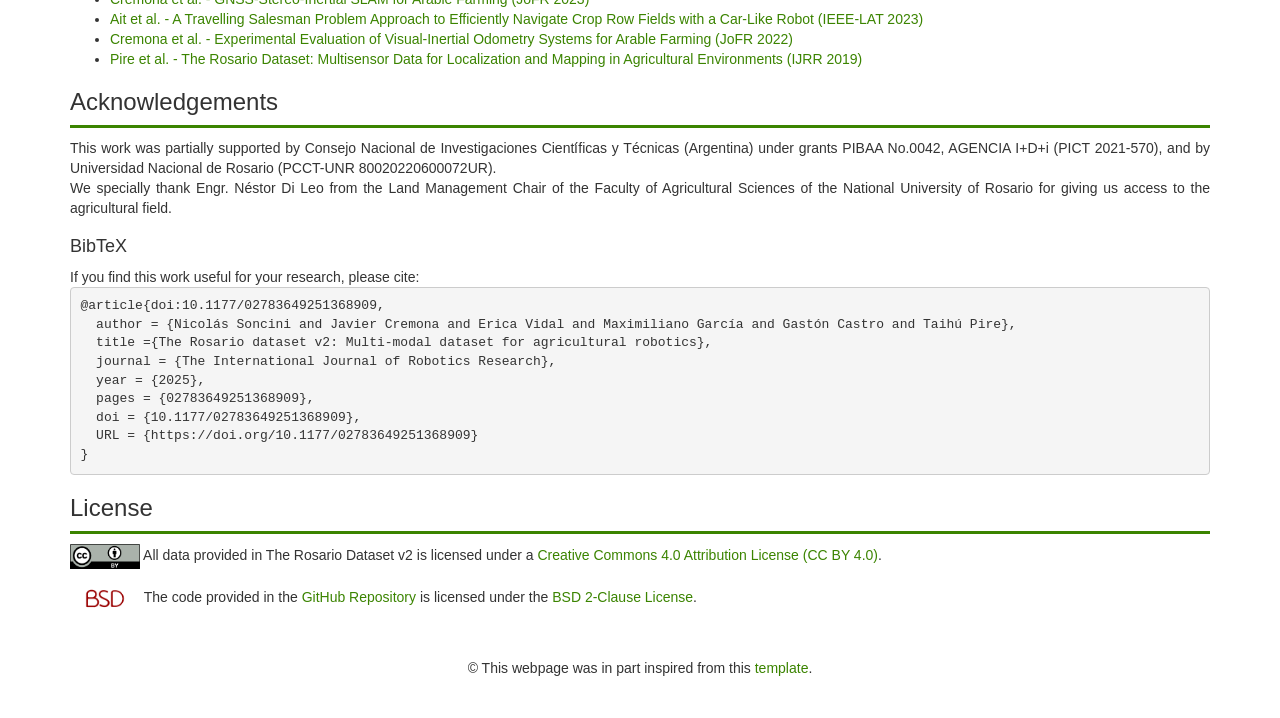
==== commit 2cc595be: "Add script, documentation and notice about the Odometry fix." ====
--- a/www/index.html
+++ b/www/index.html
@@ -379,11 +379,14 @@
 
   <h3>Known Issues and Changes</h3>
   <hr/>
-  All issues and changes to the dataset that deviate from the publication will be added to the 
-  <a href="https://github.com/CIFASIS/rosariov2/blob/main/CHANGELOG.md">CHANGELOG</a> 
-  file in the repository.<br/>
+  All issues and changes to the dataset that deviate from the publication will be added to the <a href="http://fs01.cifasis-conicet.gov.ar:90/~robot_desmalezador/rosariov2/CHANGELOG.md">dataset CHANGELOG</a> file. 
+  Updates to the accompanying scripts will be added to the <a href="https://github.com/CIFASIS/rosariov2/blob/main/CHANGELOG.md">scripts CHANGELOG</a> file in the repository.<br/>
   Major changes will also be added to this page if they are deemed critical.
 
+  <h4>Changes in Odometry</h4>
+  We incorporated a new set of add-on rosbags with two corrections on the Odometry messages.
+  These rosbags can be found in the repository with the "<em>_odom_fix.bag</em>" suffix.
+  Additional information can be found in the <a href="https://github.com/CIFASIS/rosariov2/blob/main/docs/odometry_fix.md">repository explanation</a>.
 
   <h3>Further Work</h3>
   <hr/>
